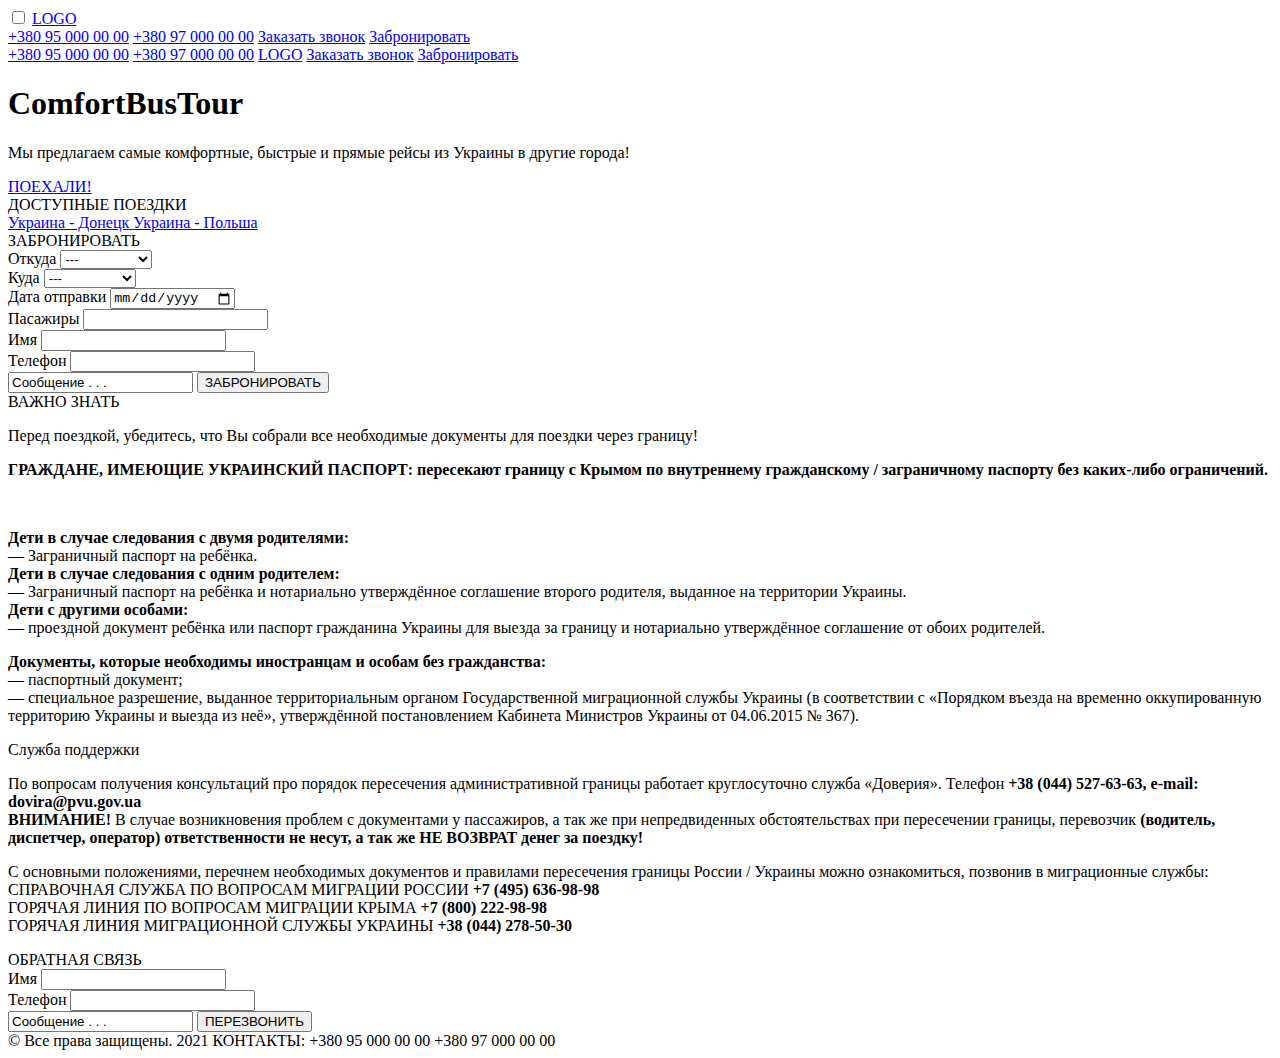
==== index.html @ 74174499 "Add files via upload" ====
<!DOCTYPE html>
<html lang="en">
<head>
	<meta charset="UTF-8">
	<meta name="viewport" content="width=device-width, initial-scale=1">
	<link rel="stylesheet" href="css/style.css">
	<link href="https://fonts.googleapis.com/css2?family=Kaushan+Script&family=Montserrat:wght@400;700&display=swap" rel="stylesheet">
	<link href="https://fonts.googleapis.com/css2?family=Roboto:wght@300;400;700;900&display=swap" rel="stylesheet">
	<link rel="stylesheet" href="font-awesome/css/font-awesome.min.css">
	<title>ComfortBusTour</title>
</head>
<body>
	<header class="header">
		<div class="header-box">
			<div class="hamburger-menu">
				<div class="flex">
					<input id="menu-toggle" type="checkbox" />
					<label class="menu__btn" for="menu-toggle">
						<span></span>
					</label>
					<a class="logo" href="index.html">LOGO</a>
					<nav class="menu-box">
						<a class="menu-item" href="#">+380 95 000 00 00</a>
						<a class="menu-item" href="#">+380 97 000 00 00</a>
						<a class="menu-item" href="#feedback">Заказать звонок</a>
						<a class="menu-item" href="#forma">Забронировать</a>
					</nav>
				</div>
				<div class="menu">
					<nav class=" main-menu">
						<a class="menu-item" href="#">+380 95 000 00 00</a>
						<a class="menu-item" href="#">+380 97 000 00 00</a>
						<a class="logo" href="index.html">LOGO</a>
						<a class="menu-item" href="#feedback">Заказать звонок</a>
						<a class="menu-item" href="#forma">Забронировать</a>
					</nav>
				</div>
			</div>
			<div class="banner">  
				<h1 class="banner-title">ComfortBusTour</h1>
				<p class="banner-text">Мы предлагаем самые комфортные, быстрые и прямые рейсы из Украины в другие города!</p>
				<a class="banner-button" href="#way">ПОЕХАЛИ!</a>
			</div>
		</div>
	</header>
	<section id="way" class="way">
		<div class="container">
			<span class="way-title">ДОСТУПНЫЕ ПОЕЗДКИ</span>
			<div class="way-block">
				<a class="way-bl way-1" href="ua-donetsk.html">
					<span>Украина - Донецк</span>
				</a>
				<a class="way-bl way-2"href="#">
					<span>Украина - Польша</span>
				</a>
			</div>
			
		</div>
	</section>
	<section id="forma" class="forma">
		<div class="container">
			<div class="forma-block">
				<span class="forma-title">ЗАБРОНИРОВАТЬ</span>
				<form class="forma-send" action="#">
					<div class="flex-row">
						<div class="flex-column">
							<label>Откуда</label>
							<select  name="hero[]">
								<option selected="selected">---</option>
								<option>Донецк</option>
								<option>Полтава</option>
								<option>Покровск</option>
								<option>Мариуполь</option>
								<option>Киев</option>
								<option>Запорожье</option>
								<option>Днепр</option>
								<option>Харьков</option>
								<option>Славянск</option>
							</select>
							
						</div>
						<div class="flex-column">
							<label>Куда</label>
							<select  name="hero[]">
								<option selected="selected">---</option>
								<option>Донецк</option>
								<option>Полтава</option>
								<option>Покровск</option>
								<option>Мариуполь</option>
								<option>Киев</option>
								<option>Запорожье</option>
								<option>Днепр</option>
								<option>Харьков</option>
								<option>Славянск</option>
							</select>
							
						</div>
					</div>
					<div class="flex-row">
						<div class="flex-column">
							<label>Дата отправки</label>
							<input type="date" name="date">
							
						</div>
						<div class="flex-column">
							<label>Пасажиры</label>
							<input type="number" name="number">
							
						</div>
					</div>
					<div class="flex-row">
						<div class="flex-column">
							<label>Имя</label>
							<input type="name" name="name">
							
						</div>
						<div class="flex-column">
							<label>Телефон</label>
							<input type="tel" name="tel">
							
						</div>
					</div>

					<input class="flex-column input-text" type="text" value="Сообщение . . .">
					<input class="button" type="button" name="button" value="ЗАБРОНИРОВАТЬ">
				</form>
			</div>
		</div>
	</section>
	<section class="info">
		<div class="container">
			<span class="info-title">ВАЖНО ЗНАТЬ</span>
			<p class="info-pretitle">Перед поездкой, убедитесь, что Вы собрали все необходимые документы для поездки через границу!</p>
			<div class="info-text">
				<p><b>ГРАЖДАНЕ, ИМЕЮЩИЕ УКРАИНСКИЙ ПАСПОРТ:
	 			пересекают границу с Крымом по внутреннему гражданскому / заграничному 	паспорту без каких-либо ограничений.
				</p></b><br>
				<div class="row">
					<p><b>Дети в случае следования с двумя родителями:</b><br> 
					— Заграничный паспорт на ребёнка.<br>

					<b>Дети в случае следования с одним родителем:</b><br> 
					— Заграничный паспорт на ребёнка и нотариально утверждённое соглашение второго родителя, выданное на территории Украины.<br>
					<b>Дети с другими особами:</b><br>
					— проездной документ ребёнка или паспорт гражданина Украины для выезда за границу и нотариально утверждённое соглашение от обоих родителей.</p>
					<p><b>Документы, которые необходимы иностранцам и особам без гражданства:</b><br>
					— паспортный документ; <br>
					— специальное разрешение, выданное территориальным органом Государственной миграционной службы Украины (в соответствии с «Порядком въезда на временно оккупированную территорию Украины и выезда из неё», утверждённой постановлением Кабинета Министров Украины от 04.06.2015 № 367). </p>
				</div>
			</div>
			<span class="info-help-title">Служба поддержки</span>
			<div class="row">
				
				<p>
					По вопросам получения консультаций про порядок пересечения административной границы работает круглосуточно служба «Доверия». Телефон <b> +38 (044) 527-63-63, e-mail: dovira@pvu.gov.ua</b> <br>
					<b>ВНИМАНИЕ!</b> В случае возникновения проблем с документами у пассажиров, а так же при непредвиденных обстоятельствах при пересечении границы, перевозчик <b>(водитель, диспетчер, оператор) ответственности не несут, а так же НЕ ВОЗВРАТ денег за поездку!</b>
				</p>
				<p>
					С основными положениями, перечнем необходимых документов и правилами пересечения границы России / Украины можно ознакомиться, позвонив в миграционные службы: <br> 
					СПРАВОЧНАЯ СЛУЖБА ПО ВОПРОСАМ МИГРАЦИИ РОССИИ<b> +7 (495) 636-98-98</b><br>
					ГОРЯЧАЯ ЛИНИЯ ПО ВОПРОСАМ МИГРАЦИИ КРЫМА <b>+7 (800) 222-98-98</b><br>
					ГОРЯЧАЯ ЛИНИЯ МИГРАЦИОННОЙ СЛУЖБЫ УКРАИНЫ <b>+38 (044) 278-50-30</b>
				</p>
			</div>
			
		</div>
	</section>
	<section id="feedback" class="feedback forma">
		<div class="container">
			<div class="forma-block">
				<span class="forma-title">ОБРАТНАЯ СВЯЗЬ</span>
				<form class="forma-send" action="#">
					<div class="flex-row">
						<div class="flex-column">
							<label>Имя</label>
							<input type="name" name="name">
							
						</div>
						<div class="flex-column">
							<label>Телефон</label>
							<input type="tel" name="tel">
						</div>
					</div>

					<input class="flex-column input-text" type="text" value="Сообщение . . .">
					<input class="button" type="button" name="button" value="ПЕРЕЗВОНИТЬ">
				</form>
		</div>
	</section>
	<footer class="footer">
		<div class="container">
			<div class="footer">
				<span>© Все права защищены. 2021</span>
				<span>КОНТАКТЫ:<span class="br"> +380 95 000 00 00</span> <span class="br">+380 97 000 00 00</span></span>

			</div>
		</div>
	</footer>

</body>
</html>
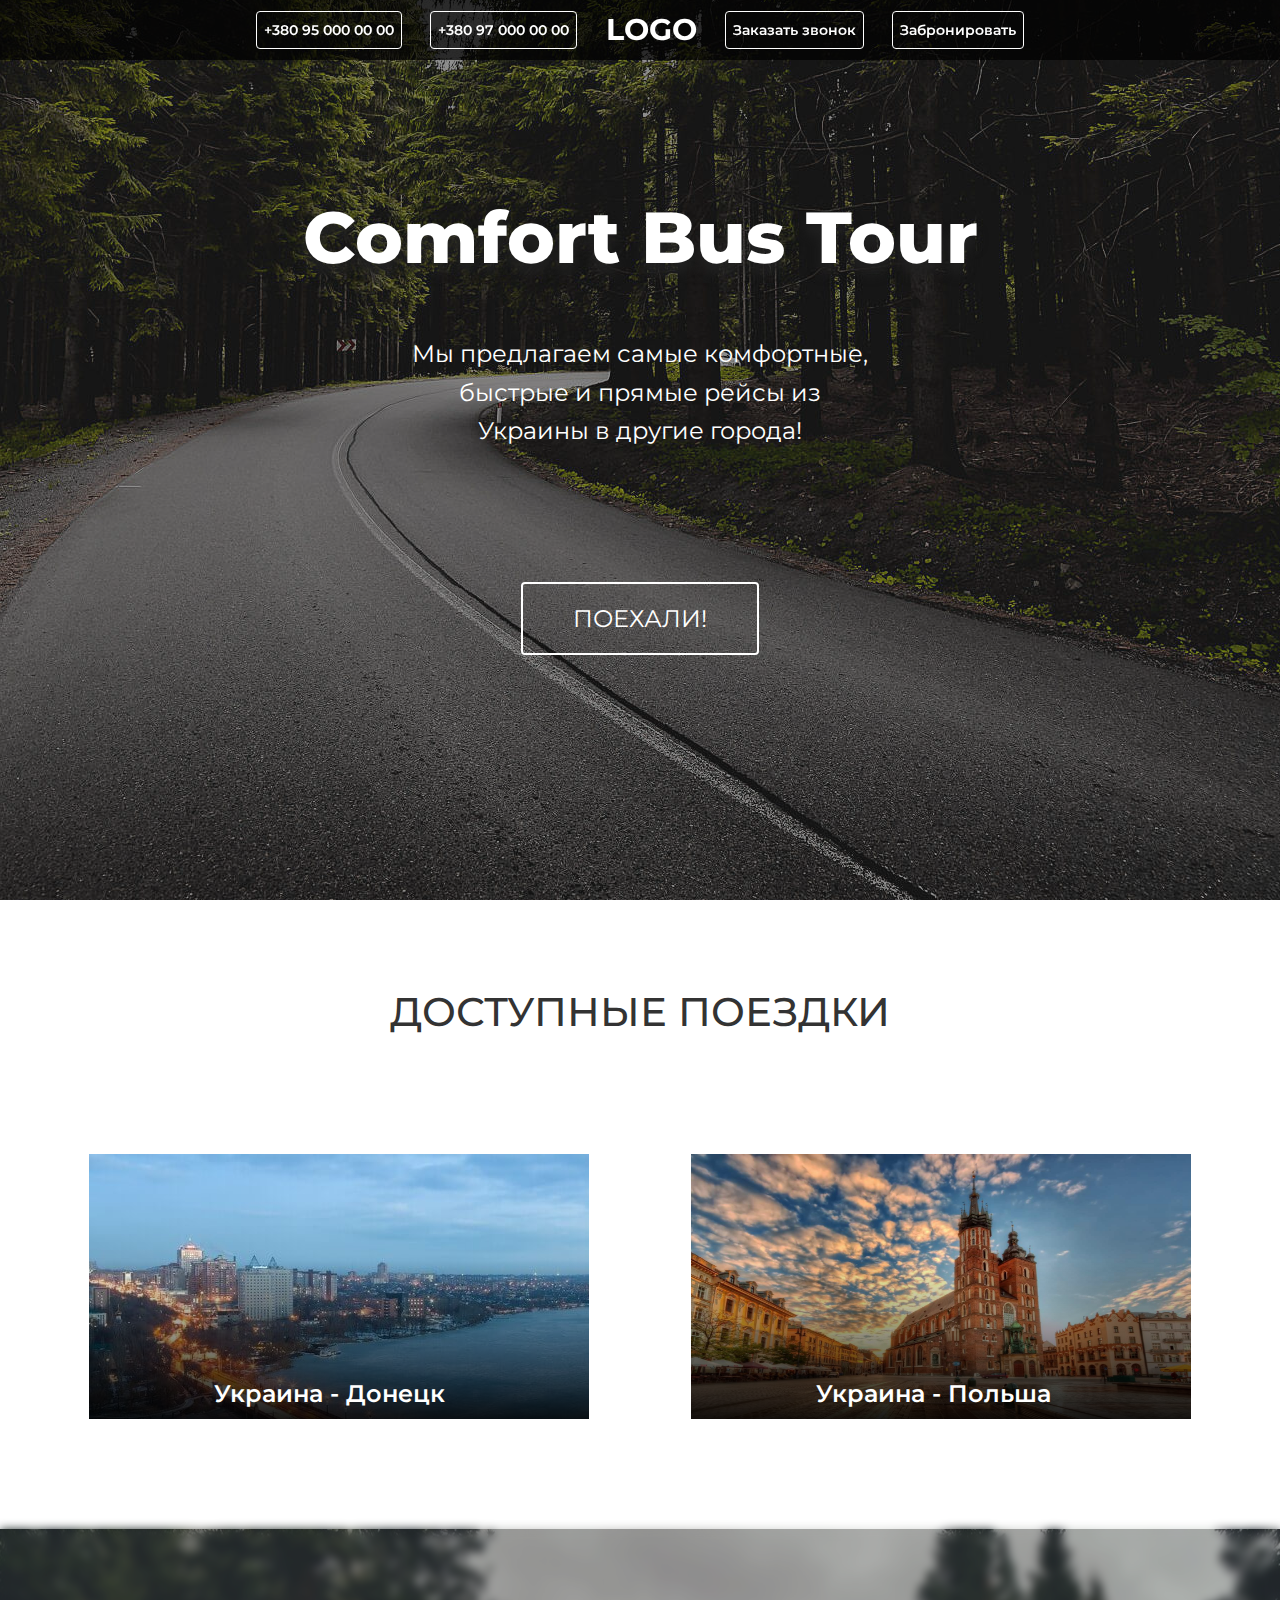
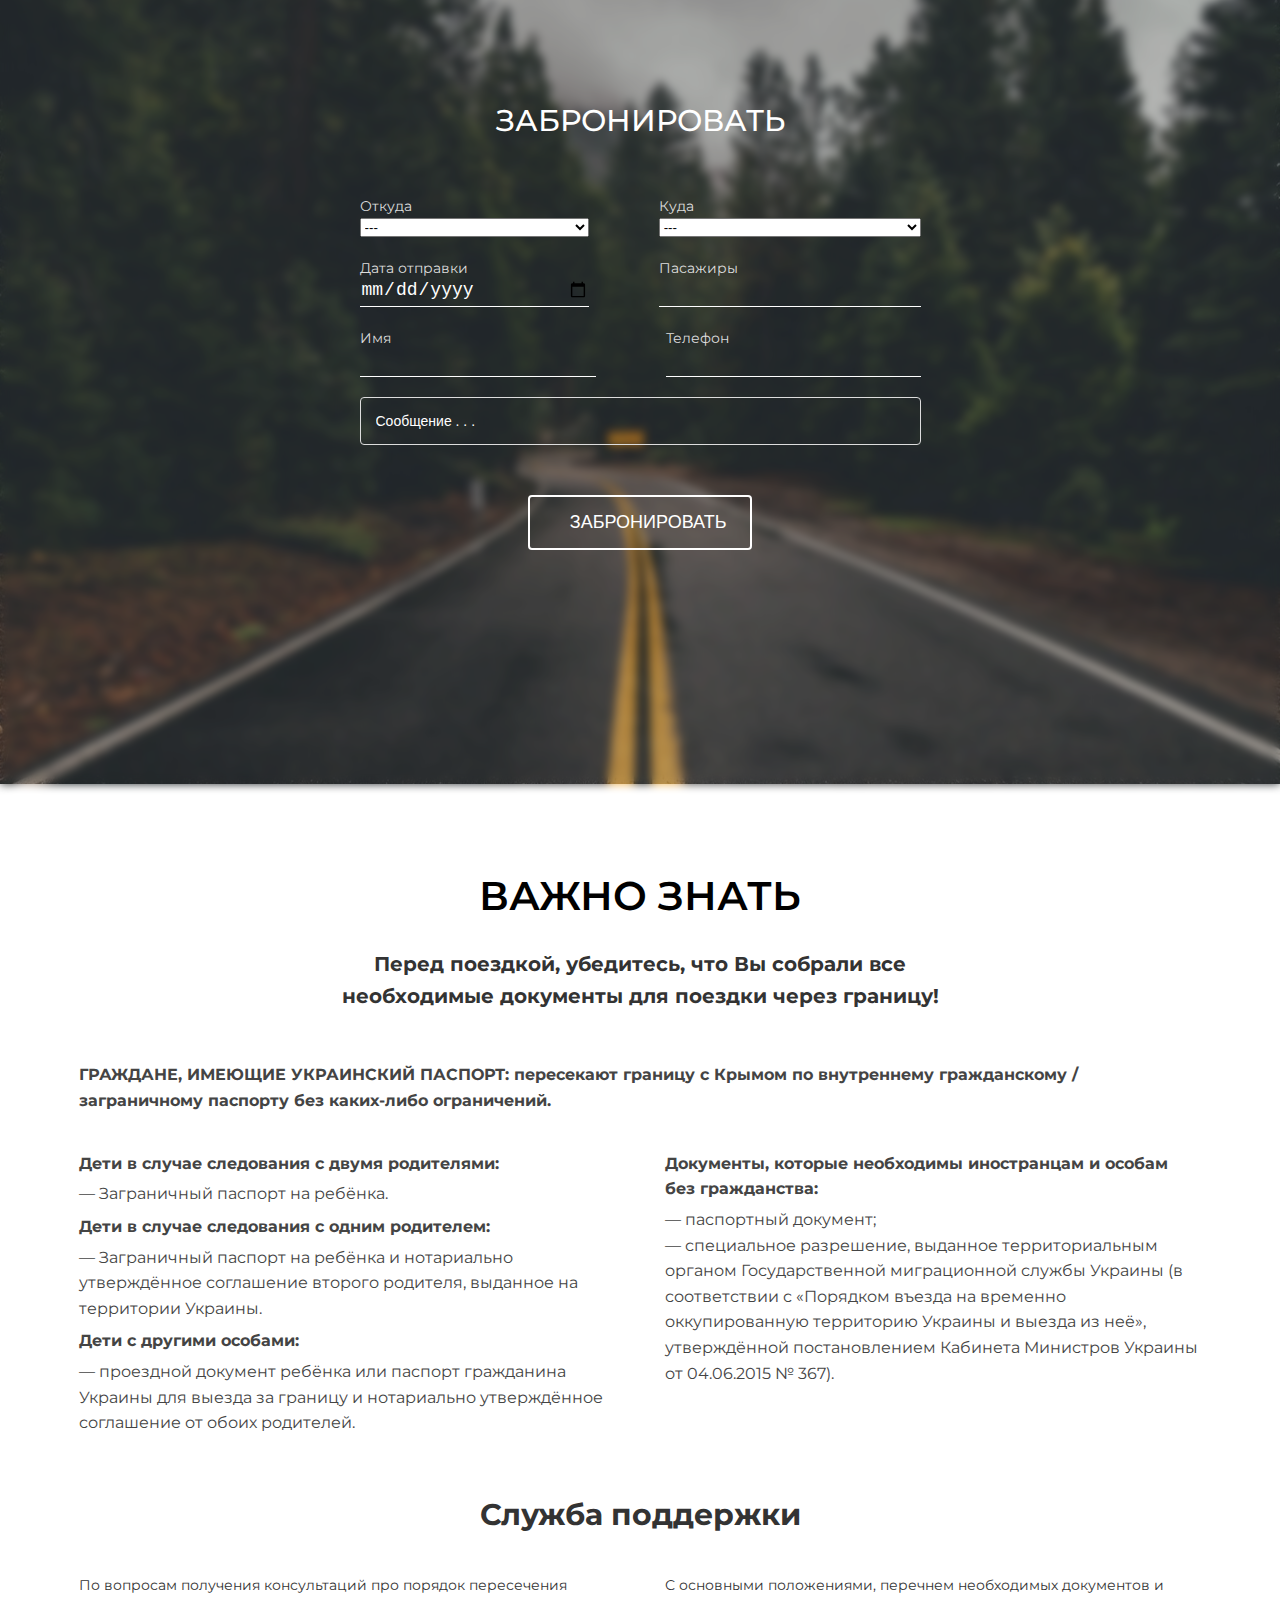
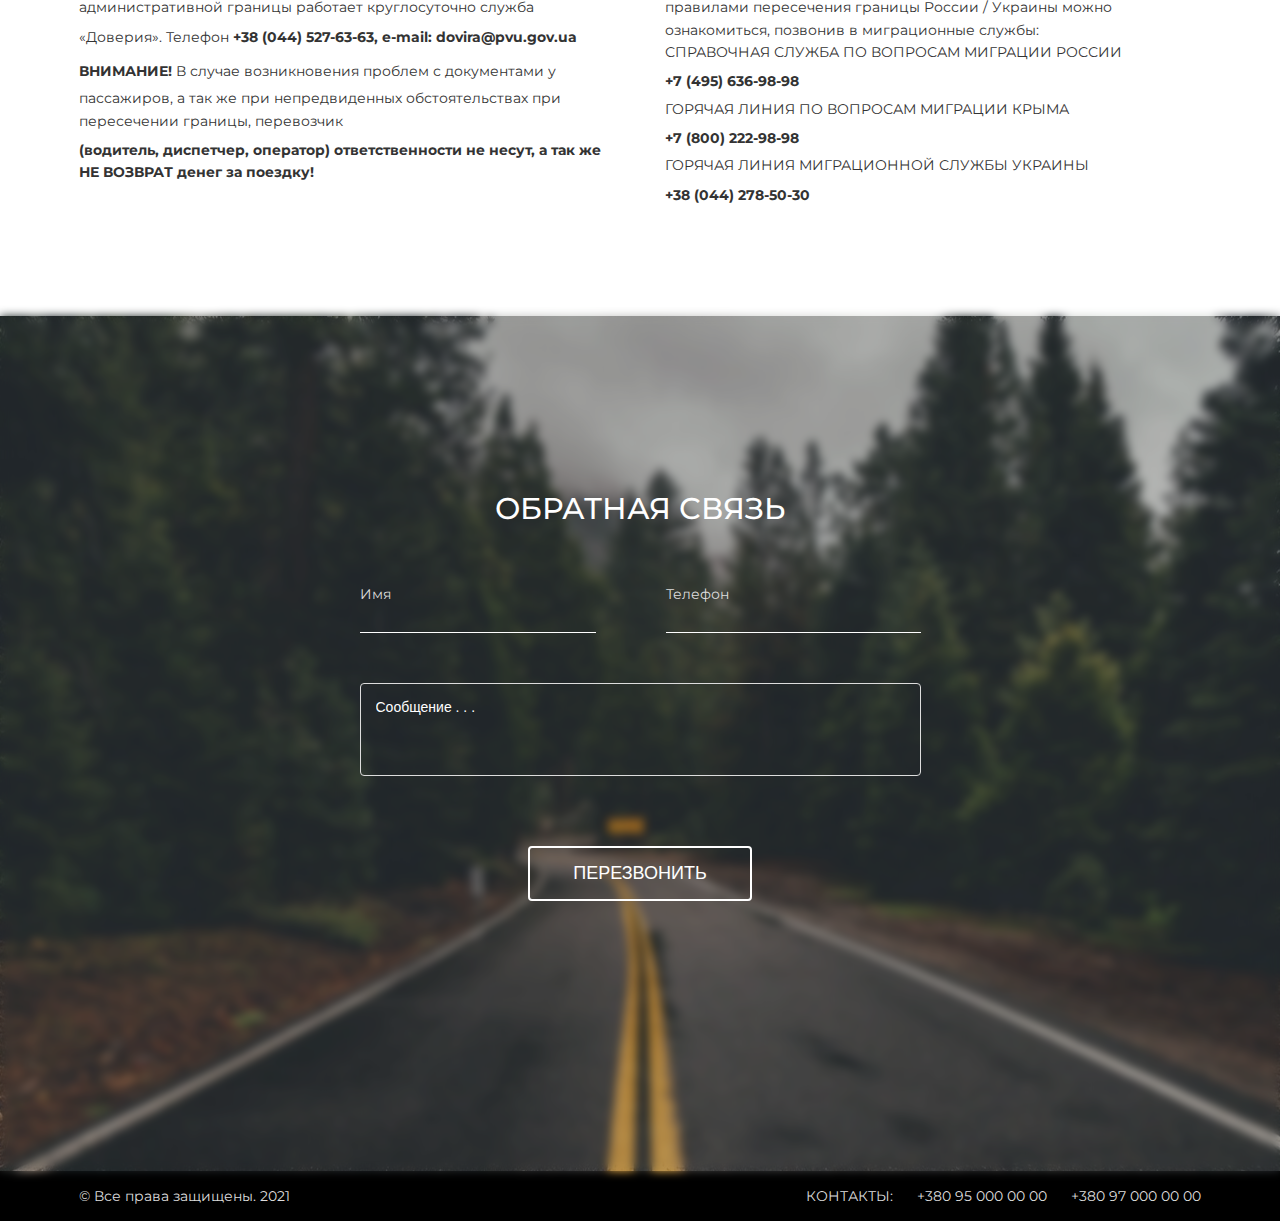
==== commit af961d36: "Update index.html" ====
--- a/index.html
+++ b/index.html
@@ -37,7 +37,7 @@
 				</div>
 			</div>
 			<div class="banner">  
-				<h1 class="banner-title">ComfortBusTour</h1>
+				<h1 class="banner-title">Comfort Bus Tour</h1>
 				<p class="banner-text">Мы предлагаем самые комфортные, быстрые и прямые рейсы из Украины в другие города!</p>
 				<a class="banner-button" href="#way">ПОЕХАЛИ!</a>
 			</div>
@@ -198,4 +198,4 @@
 	</footer>
 
 </body>
-</html>+</html>
--- a/css/style.css
+++ b/css/style.css
@@ -0,0 +1,634 @@
+html{
+	scroll-behavior: smooth;
+}
+body{
+	margin: 0;
+	font-family: 'Montserrat', sans-serif;
+	font-size: 14px;
+	color: #333;
+	line-height: 1.6;
+}
+
+
+*,
+*:before,
+*:after {
+	-webkit-box-sizing: border-box;
+	-moz-box-sizing: border-box;
+	box-sizing: border-box;
+}
+
+h1, h2, h3, h4, h5, h6, p{
+	margin: 0;
+}
+li{
+	list-style-type: none;
+}
+hr{
+	border: 1px solid #e5e5e5;
+}
+
+	/* Container */
+
+.container{
+	width: 90%;
+	max-width: 1200px;
+	padding: 0 15px;
+	margin: 0 auto;
+}
+
+	/* Header */
+header{
+	background: url(../img/banner.jpg) no-repeat bottom;
+	max-height: 900px;
+	width: 100%;
+	height: 100vh;
+	position: relative;
+}
+.header-box{
+	background: rgba(32,32,32, 0.5);
+	width: 100%;
+	height: 100vh;
+}
+
+   /****** Menu *******/
+#menu-toggle {
+  opacity: 0;
+  display: none;
+}
+.menu__btn {
+  display: flex; /* используем flex для центрирования содержимого */
+  align-items: center;  /* центрируем содержимое кнопки */
+  position: fixed;
+  top: 20px;
+  right: 25px;
+  width: 36px;
+  height: 26px;
+  cursor: pointer;
+  z-index: 100;
+  
+ }
+.menu__btn > span,
+.menu__btn > span::before,
+.menu__btn > span::after {
+  display: block;
+  position: absolute;
+  width: 100%;
+  height: 2px;
+  background-color: #ccc;
+  transition-duration: .25s;
+}
+.menu__btn > span::before {
+  content: '';
+  top: -8px;
+  transition-duration: .25s;
+}
+.menu__btn > span::after {
+  content: '';
+  top: 8px;
+  transition-duration: .25s;
+}
+
+#menu-toggle:checked ~ .menu__btn > span {
+  transform: rotate(45deg);
+}
+#menu-toggle:checked ~ .menu__btn > span::before {
+  top: 0;
+  transform: rotate(0);
+}
+#menu-toggle:checked ~ .menu__btn > span::after {
+  top: 0;
+  transform: rotate(90deg);
+}
+#menu-toggle:checked ~ .menu-box {
+  visibility: visible;
+  background: rgba( 50, 50, 50, 1);
+  transition: .2s background;
+
+}
+.menu-box{
+	display: none;
+	position: absolute;
+	right: 0;
+	top: 0;
+	padding: 70px 50px;
+
+}
+.menu-box .menu-item{
+	display: block;
+	margin-bottom: 30px;
+
+	
+
+}
+.menu{
+	position: fixed;
+	max-height: 60px;
+	height: 100%;
+	width: 100%;
+	z-index: 99;
+	
+}
+.hamburger-menu{
+	position: fixed;
+	max-height: 60px;
+	height: 100%;
+	width: 100%;
+	background: rgba( 0, 0, 0, 0.7);
+	z-index: 99;
+}
+.flex{
+	display: none;
+}
+.flex .logo{
+	font-size: 20px;
+	position: absolute;
+	left: 20px;
+	top: 20px;
+}
+.main-menu{
+	width: 60%;
+	height: 100%;
+	margin: 0 auto;
+	display: flex;
+	justify-content: space-between;
+	align-items: center;
+}
+.logo{
+	font-size: 30px;
+	font-weight: bold;
+	color: #fff;
+	text-decoration: none;
+}
+.menu-box .menu-item{
+	font-size: 20px;
+}
+.menu-item{
+	color: #fff;
+	font-weight: 600;
+	text-decoration: none;
+	padding: 7px;
+	border: 1px solid #fff;
+	border-radius: 4px;
+	transition: 0.3s background;
+}
+
+.menu-item:hover{
+	background: #fff;
+	color: #323232;
+	font-weight: 600;
+	transition: 0.3s background;
+}
+
+
+	/****** Banner *****/
+.banner{
+	width: 60%;
+	margin: 0 auto;
+	text-align: center;
+	color: #fff;
+}
+.banner-title{
+	font-size: 72px;
+	font-weight: 800;
+	padding-top: 180px;
+	margin-bottom: 40px;
+	text-shadow: -1px 10px 12px #222;
+	
+}
+.banner-text{
+	width: 60%;
+	margin: 0 auto;
+	font-size: 24px;
+	padding-bottom: 150px;
+}
+.banner-button{
+	color: #fff;
+	
+	font-size: 24px;
+	text-decoration: none;
+	padding: 20px 50px;
+	border: 2px solid #fff;
+	border-radius: 4px;
+	transition: 0.3s background;
+}
+.banner-button:hover{
+	background: #fff;
+	color: #323232;
+	font-weight: 600;
+	transition: 0.3s background;
+}
+
+	/******* Way ******/
+
+.way-title{
+	display: block;
+	font-weight: 500;
+	font-size: 40px;
+	text-transform: uppercase;
+	text-align: center;
+	margin: 0 auto;
+	padding-top: 80px;
+}
+.way{
+	
+}
+.way-block{
+	margin: 100px 0;
+	display: flex;
+	justify-content: space-between;
+}
+.way-bl{
+	position: relative;
+	max-width: 500px;
+	width: 100%;
+	height: 265px;
+	text-decoration: none;
+	transition: 0.3s transform;
+	margin: 10px;
+}
+.way-bl::after{
+	position: absolute;
+	content: "";
+	top: 0;
+	left: 0;
+	background: linear-gradient(to top, rgba(0,0,0,.9) , transparent 60%);
+	z-index: 2;
+	width: 100%;
+	height: 100%;
+}
+.way-bl:hover{
+	transform:  scale(1.1);
+	transition: 0.3s transform;
+}
+.way-1{
+	background: url(../img/donetsk.jpg);
+}
+.way-2{
+	background: url(../img/Poland.jpg);
+	background-size: 500px 265px;
+}
+.way-bl span{
+	position: absolute;
+	color: #fff;
+	font-size: 24px;
+	font-weight: 600;
+	bottom: 2%;
+	left: 25%;
+	z-index: 10;
+}
+
+
+
+	/********** Forma *********/
+
+.forma{
+	position: relative;
+	background: url(../img/forma.jpg) center;
+	max-height: 855px;
+	height: 100vh;
+}
+.forma:before{
+  content: "";
+  background: rgba(50, 50, 50, 0.3);
+  position: absolute;
+  width: 100%;
+  height: 100%;
+  top: 0%;
+  left: 0%;
+  z-index: 2;
+}
+.forma:after{
+  content: "";
+  background: url(../img/forma.jpg) center;
+  position: absolute;
+  width: 100%;
+  height: 100%;
+  top: 0%;
+  left: 0%;
+  z-index: 1;
+  -webkit-filter: blur(5px);
+  filter: blur(5px);
+
+}
+.forma-block{
+	position: relative;
+	z-index: 10;
+	margin: 0 auto;
+
+}
+.forma-title{
+	color: #fff;
+	display: block;
+	font-weight: 500;
+	font-size: 30px;
+	text-transform: uppercase;
+	text-align: center;
+	margin: 0 auto 50px;
+	padding-top: 15%;
+}
+.flex-row{
+	color: #fff;
+	display: flex;
+	flex-direction: row;
+	margin-bottom: 20px;
+}
+.flex-column{
+	color: #fff;
+	display: flex;
+	flex-direction: column;
+	width: 100%;
+	
+}
+
+.forma-send{
+	margin: 0 auto;
+	display: flex;
+	justify-content: space-between;
+	flex-direction: column;
+	flex: 0 0 50%;
+    max-width: 50%;
+}
+.flex-column:first-child{
+	padding-right: 70px;
+}
+input{
+	border: none;
+	color: #fff;
+	font-size: 18px;
+	border-style: none; 
+	background: transparent;
+	border-bottom: 1px solid #fff;
+	padding-bottom: 5px;
+	cursor: pointer;
+}
+label{
+	font-size: 14px;
+	color: #ddd;
+}
+.input-text{
+	margin-bottom:  50px;
+	padding: 15px;
+	border: 1px solid #ddd;
+	font-size: 14px;
+	border-radius: 4px;
+}
+.button{
+	border: 2px solid #fff;
+	width: 40%;
+	margin: 0 auto;
+	text-decoration: none;
+	padding: 15px 40px;
+	border-radius: 4px;
+	transition: 0.3s background;
+}
+.button:hover{
+	background: #fff;
+	color: #323232;
+	transition: 0.3s background;
+	font-weight: 600;
+	cursor: pointer;
+}
+
+
+
+
+
+	/************* Info **********/
+
+.info{
+	height: 100%;
+	margin-bottom: 100px;
+}
+.info-title{
+	display: block;
+	font-weight: 600;
+	color: #000;
+	font-size: 40px;
+	text-transform: uppercase;
+	text-align: center;
+	margin: 0 auto;
+	padding-top: 80px;
+}
+.info-pretitle{
+	font-size: 20px;
+	font-weight: bold;
+	color: #333333;
+	width: 60%;
+	margin: 20px auto 50px;
+	text-align: center;
+}
+.info-text{
+	font-size: 16px;
+	color: #444;
+}
+.row{
+	display: flex;
+	flex: 0 50%;
+
+}
+.row p:first-child{
+	margin-right: 50px;
+}
+.row p{
+	width: 50%;
+	display: inline-block;
+	padding: 5px 0;
+}
+.row b{
+	display: inline-block;
+	padding: 7px 0 5px;
+}
+
+.info-help-title{
+	display: block;
+	font-size: 30px;
+	font-weight: bold;
+	text-align: center;
+	margin: 50px 0 30px;
+}
+
+
+	/************* Feedback **********/
+.feedback input:last-child{
+	margin-bottom: 30px;
+}
+.feedback .input-text{
+	padding-bottom: 60px;
+	margin-bottom: 70px;
+}
+
+
+	/********** footer **************/
+
+.footer{
+	height: 50px;
+	width: 100%;
+	background: #000;
+	color: #ddd;
+	display: flex;
+	justify-content: space-between;
+	align-items: center;
+}
+.br{
+	padding-left: 20px;
+}
+a{
+	color: #fff;
+	text-decoration: none;
+}
+
+
+
+
+@media (max-width: 1200px){
+
+	.banner-title{
+		font-size: 60px;
+	}
+	.banner-text{
+		font-size: 20px;
+	}
+	.main-menu{
+		width: 80%;
+	}
+	.menu-item{
+		font-weight: 500;
+		font-size: 13px
+	}
+	.way-bl{
+		padding: 20px;
+	}
+	.forma-send{
+		max-width: 60%;
+	}
+	input{
+		font-size: 14px;
+	}
+	label{
+		font-size: 12px;
+	}
+}
+
+@media (max-width: 1000px){
+	input{
+		font-size: 14px;
+	}
+	.menu-item{
+		font-weight: 500;
+		font-size: 12px
+	}
+	.banner-title{
+		line-height: 60px;
+	}
+	.banner-text{
+		width: 80%;
+	}
+	.way-bl span{
+		left: 20%;
+	}
+}
+
+@media (max-width: 768px){
+	.menu{
+		display: none;
+	}
+	.flex{
+		display: flex;
+	}
+	.menu-box{
+		display: block;
+		visibility: hidden;
+	}
+	.forma-send{
+		max-width: 80%;
+	}
+	.banner {
+		width: 70%;
+	}
+
+
+	.way-bl span{
+		font-size: 20px;
+	}
+	.way-title{
+		font-size: 32px;
+	}
+	.info-title{
+		font-size: 34px;
+	}
+	.info-pretitle{
+		width: 90%;
+		font-size: 16px;
+	}
+	.info-text{
+		font-size: 14px;
+	}
+	.row{
+		display: block;
+	}
+	.row p{
+		width: 100%;
+	}
+	.footer{
+		font-size: 10px;
+	}
+}
+
+@media (max-width: 480px){
+	.banner{
+		width: 90%;
+	}
+	
+	.banner-title {
+    	font-size: 50px;
+    	line-height: 55px;
+	}
+	.banner-text{
+		font-size: 16px;
+	}
+	.banner-button{
+		padding: 10px 30px;
+		position: absolute;
+		bottom: 10%;
+		left: 26%;
+	}
+	.way-block{
+		display: block;
+		margin-top: 50px;
+	}
+	.way-bl{
+		display: block;
+	}
+	.flex-row {
+		display: block;
+	}
+	.flex-column:first-child{
+		padding: 0;
+	}
+	.flex-column{
+		margin-bottom: 10px;
+	}
+	.button{
+		width: 60%;
+		margin-top: 30px;
+		padding: 10px 15px;
+	}
+	.info-title{
+		font-size: 26px;
+	}
+	.info-help-title{
+		font-size: 23px;
+		margin-bottom: 15px;
+	}
+	.footer{
+		flex-wrap: wrap;
+		justify-content: center;
+	}
+	
+	.br{
+		padding-left: 5px;
+	}
+	
+
+}
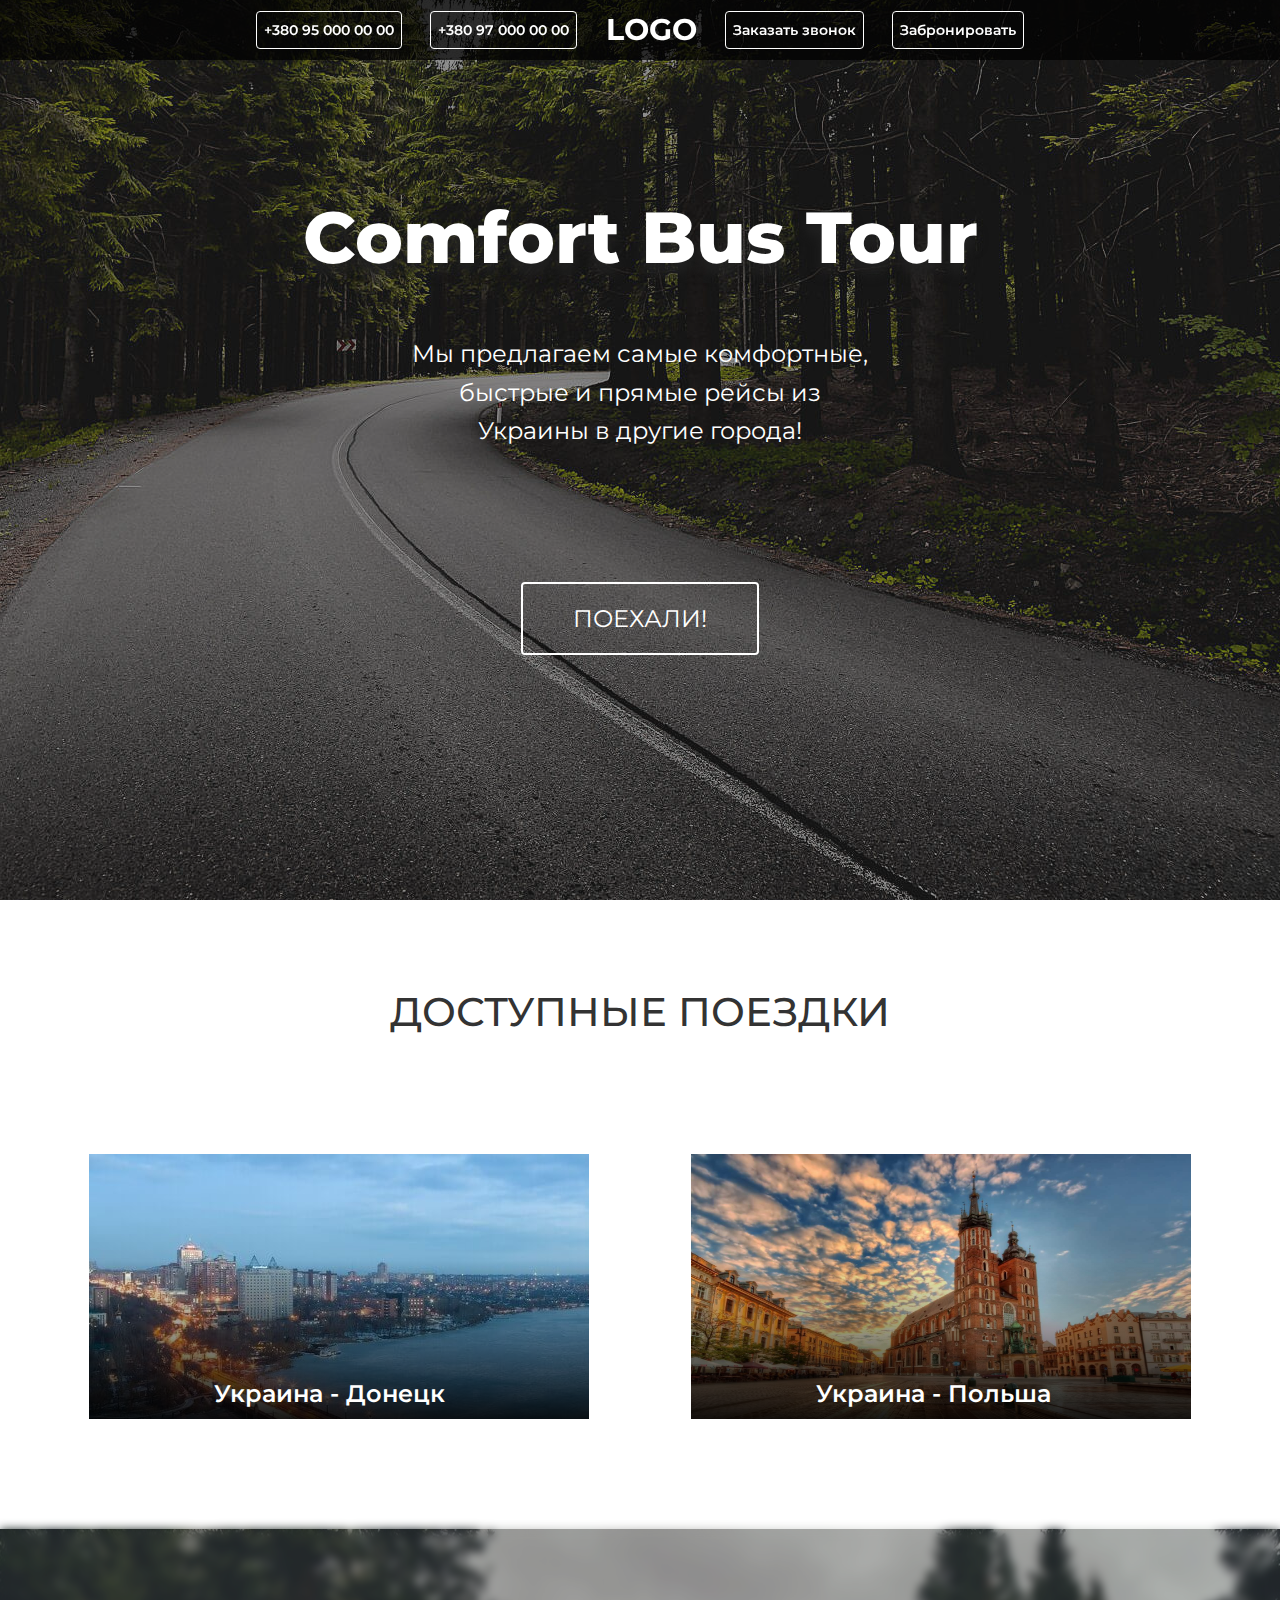
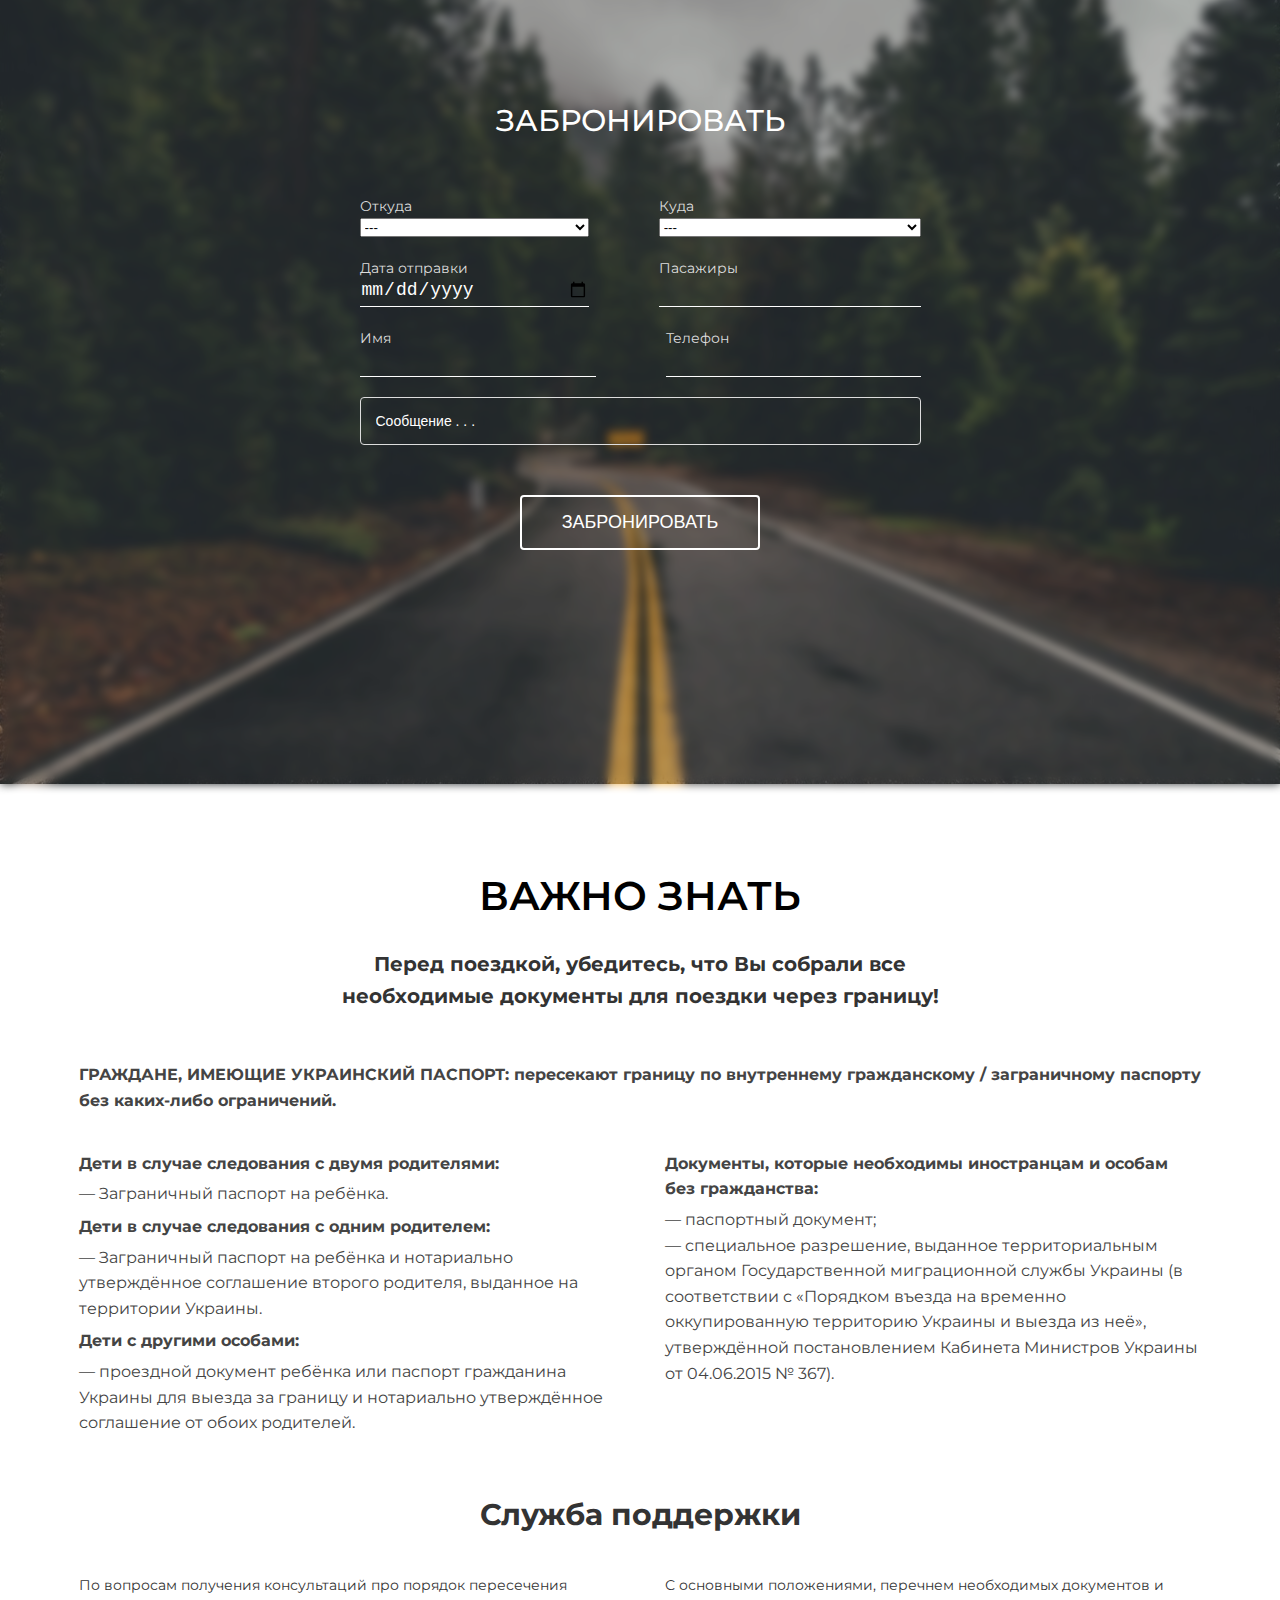
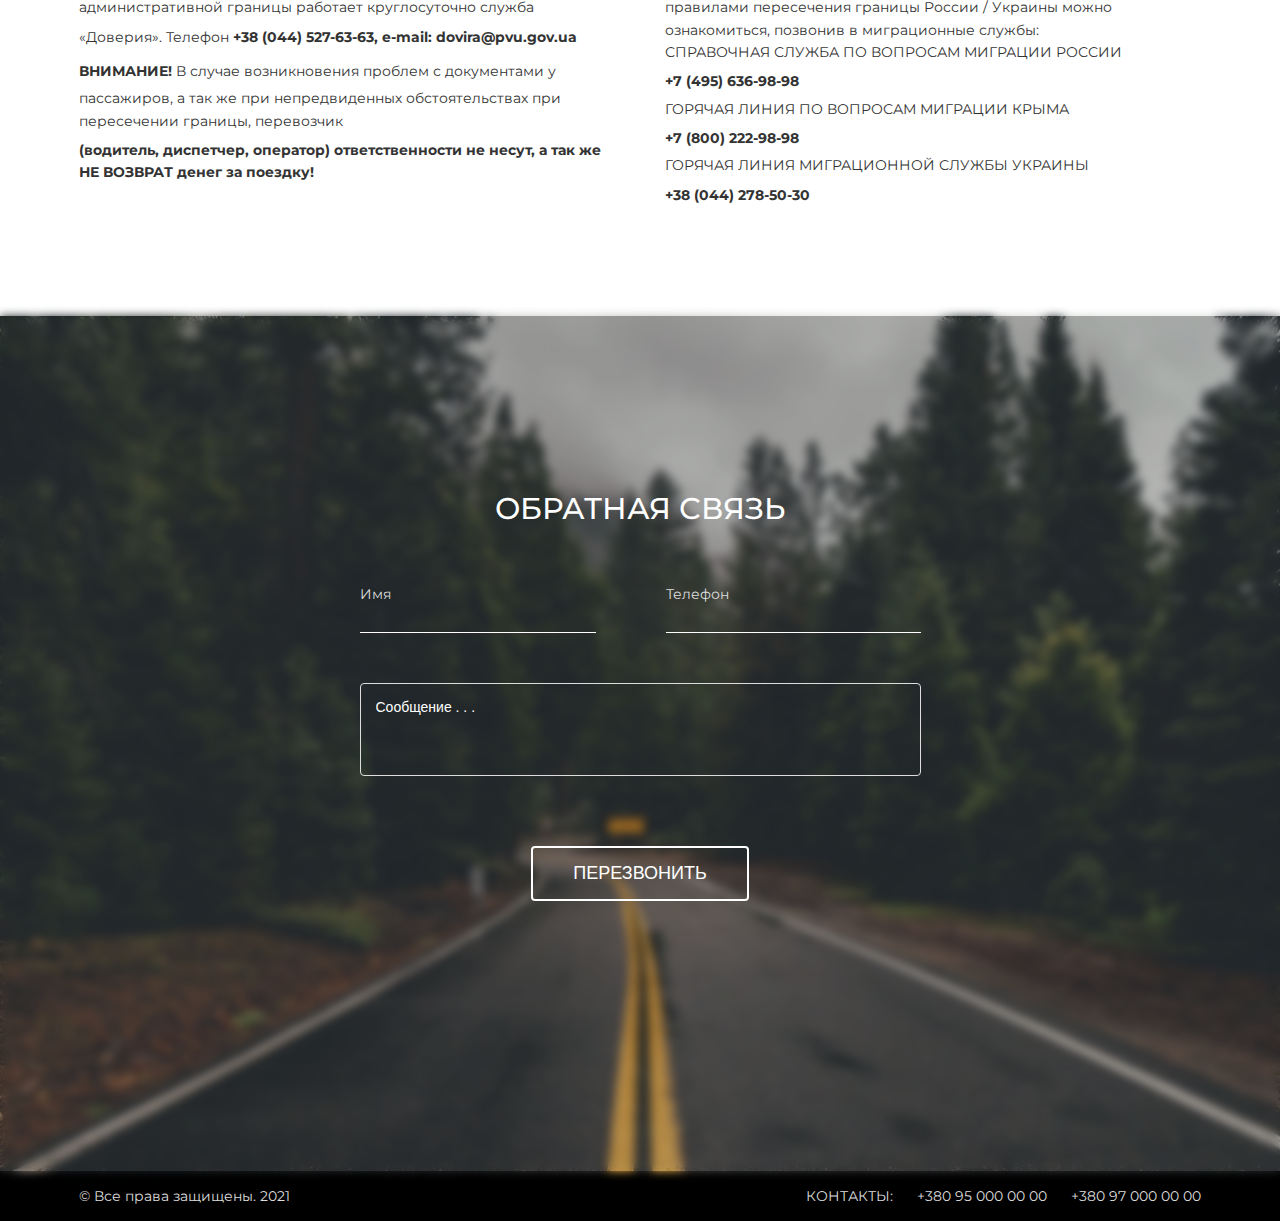
==== commit ff5b8db1: "Update index.html" ====
--- a/index.html
+++ b/index.html
@@ -133,7 +133,7 @@
 			<p class="info-pretitle">Перед поездкой, убедитесь, что Вы собрали все необходимые документы для поездки через границу!</p>
 			<div class="info-text">
 				<p><b>ГРАЖДАНЕ, ИМЕЮЩИЕ УКРАИНСКИЙ ПАСПОРТ:
-	 			пересекают границу с Крымом по внутреннему гражданскому / заграничному 	паспорту без каких-либо ограничений.
+	 			пересекают границу по внутреннему гражданскому / заграничному 	паспорту без каких-либо ограничений.
 				</p></b><br>
 				<div class="row">
 					<p><b>Дети в случае следования с двумя родителями:</b><br> 
--- a/css/style.css
+++ b/css/style.css
@@ -375,7 +375,6 @@
 }
 .button{
 	border: 2px solid #fff;
-	width: 40%;
 	margin: 0 auto;
 	text-decoration: none;
 	padding: 15px 40px;
@@ -570,6 +569,9 @@
 	.row p{
 		width: 100%;
 	}
+	.forma-title{
+		padding-top: 20%;
+	}
 	.footer{
 		font-size: 10px;
 	}
@@ -585,12 +587,12 @@
     	line-height: 55px;
 	}
 	.banner-text{
-		font-size: 16px;
+		font-size: 18px;
 	}
 	.banner-button{
 		padding: 10px 30px;
 		position: absolute;
-		bottom: 10%;
+		bottom: 20%;
 		left: 26%;
 	}
 	.way-block{
@@ -610,9 +612,8 @@
 		margin-bottom: 10px;
 	}
 	.button{
-		width: 60%;
 		margin-top: 30px;
-		padding: 10px 15px;
+		padding: 15px 20px;
 	}
 	.info-title{
 		font-size: 26px;
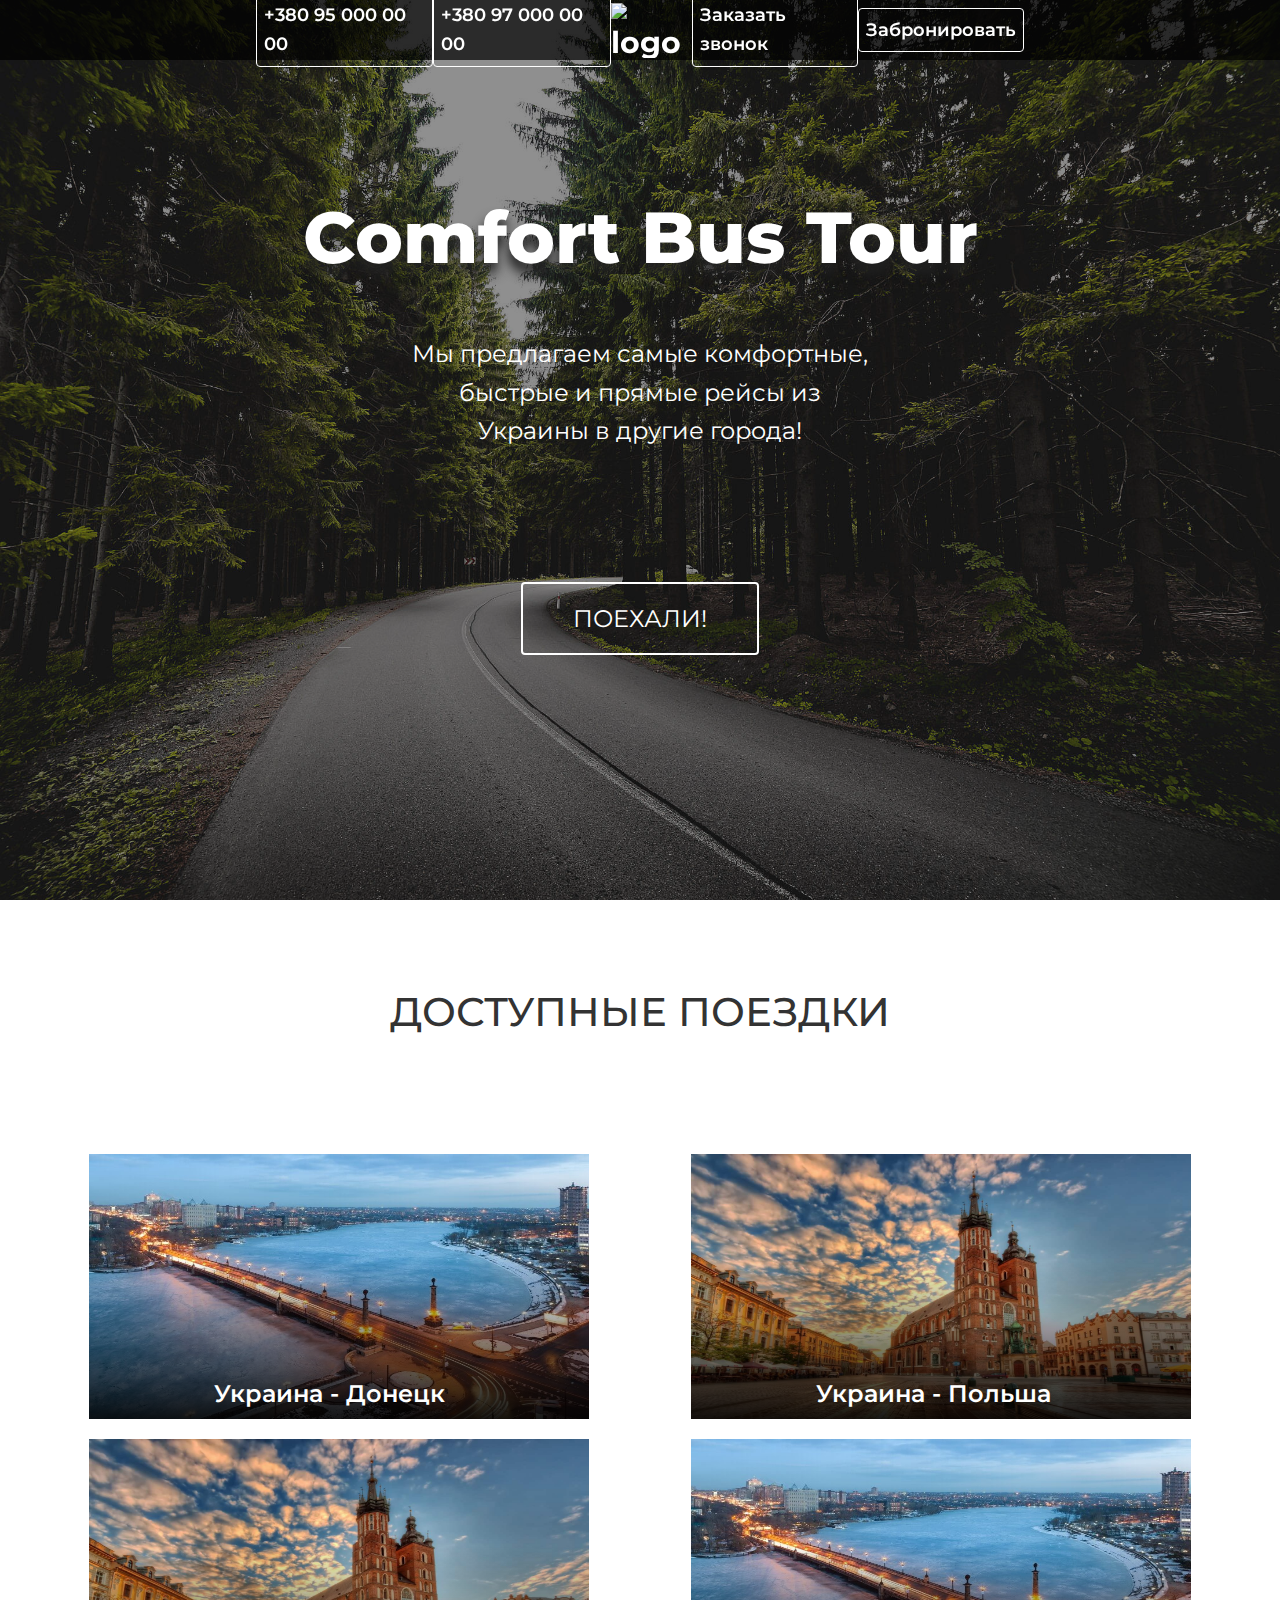
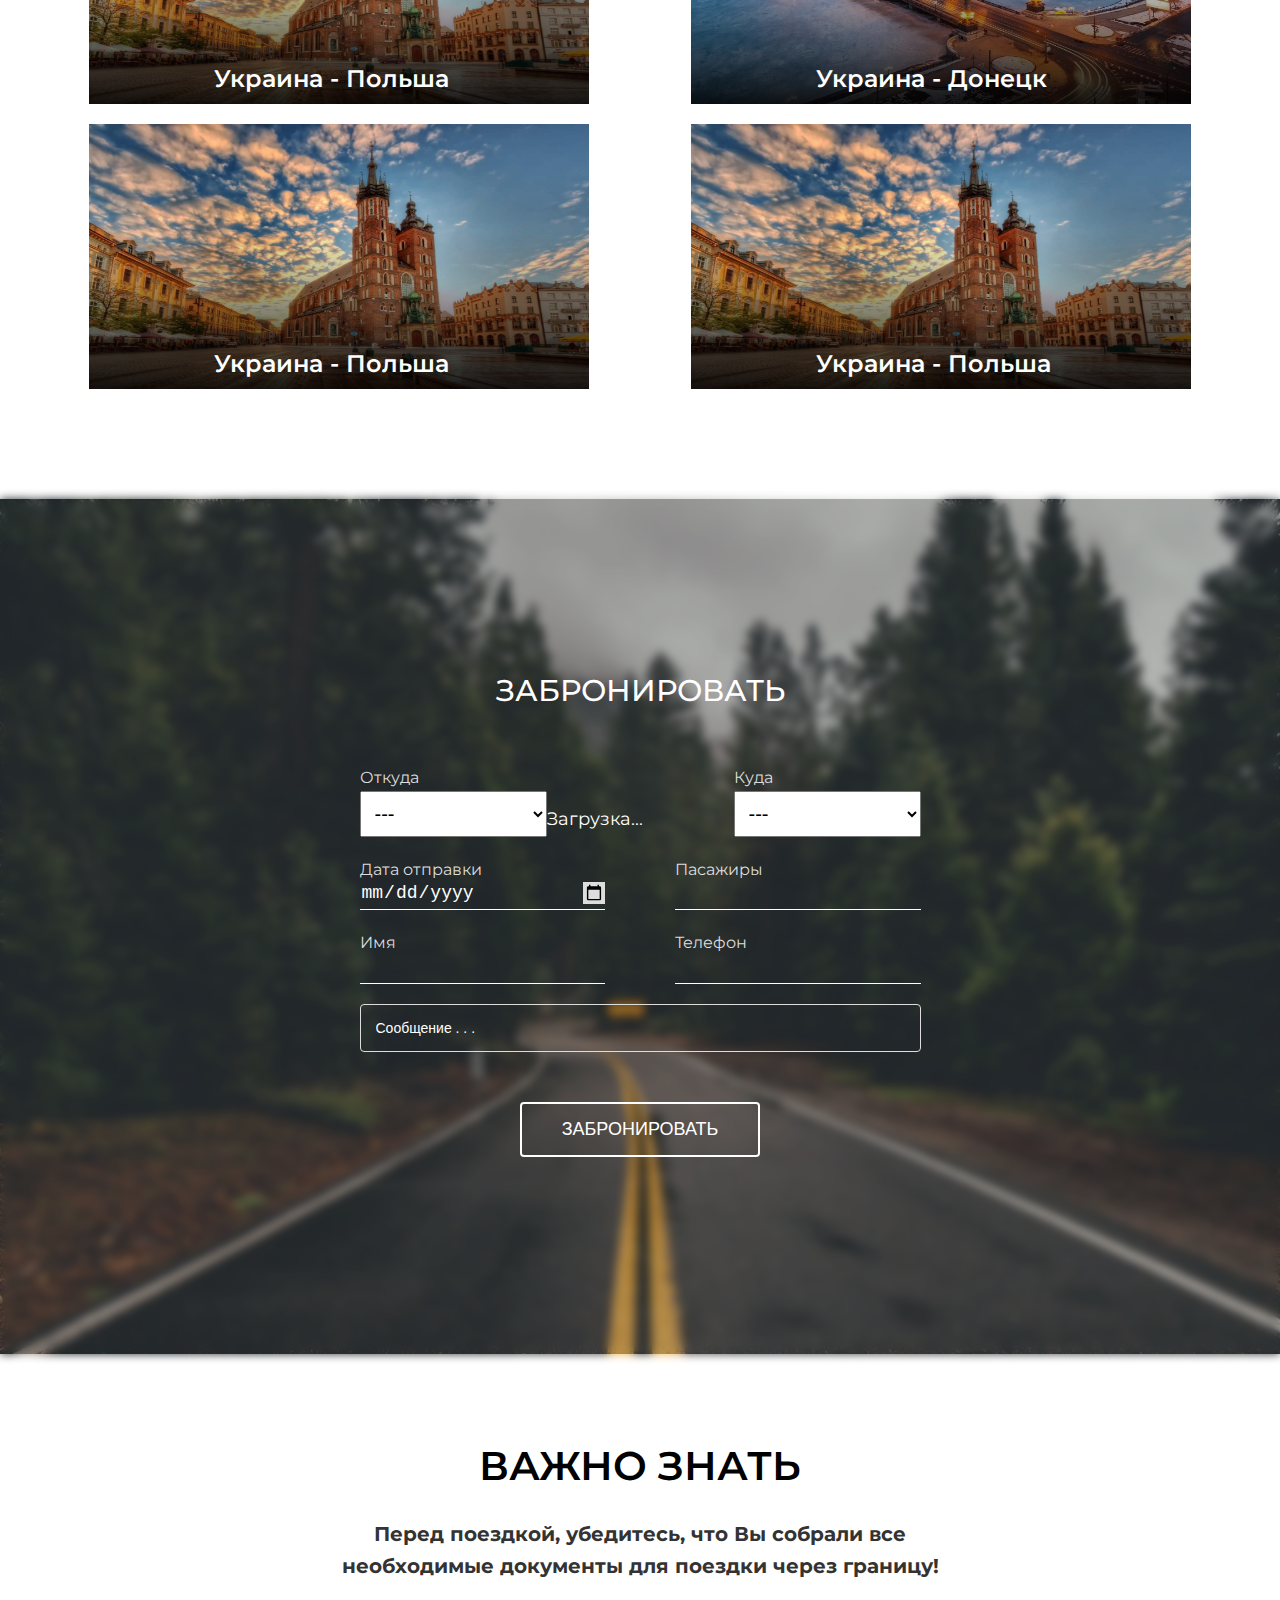
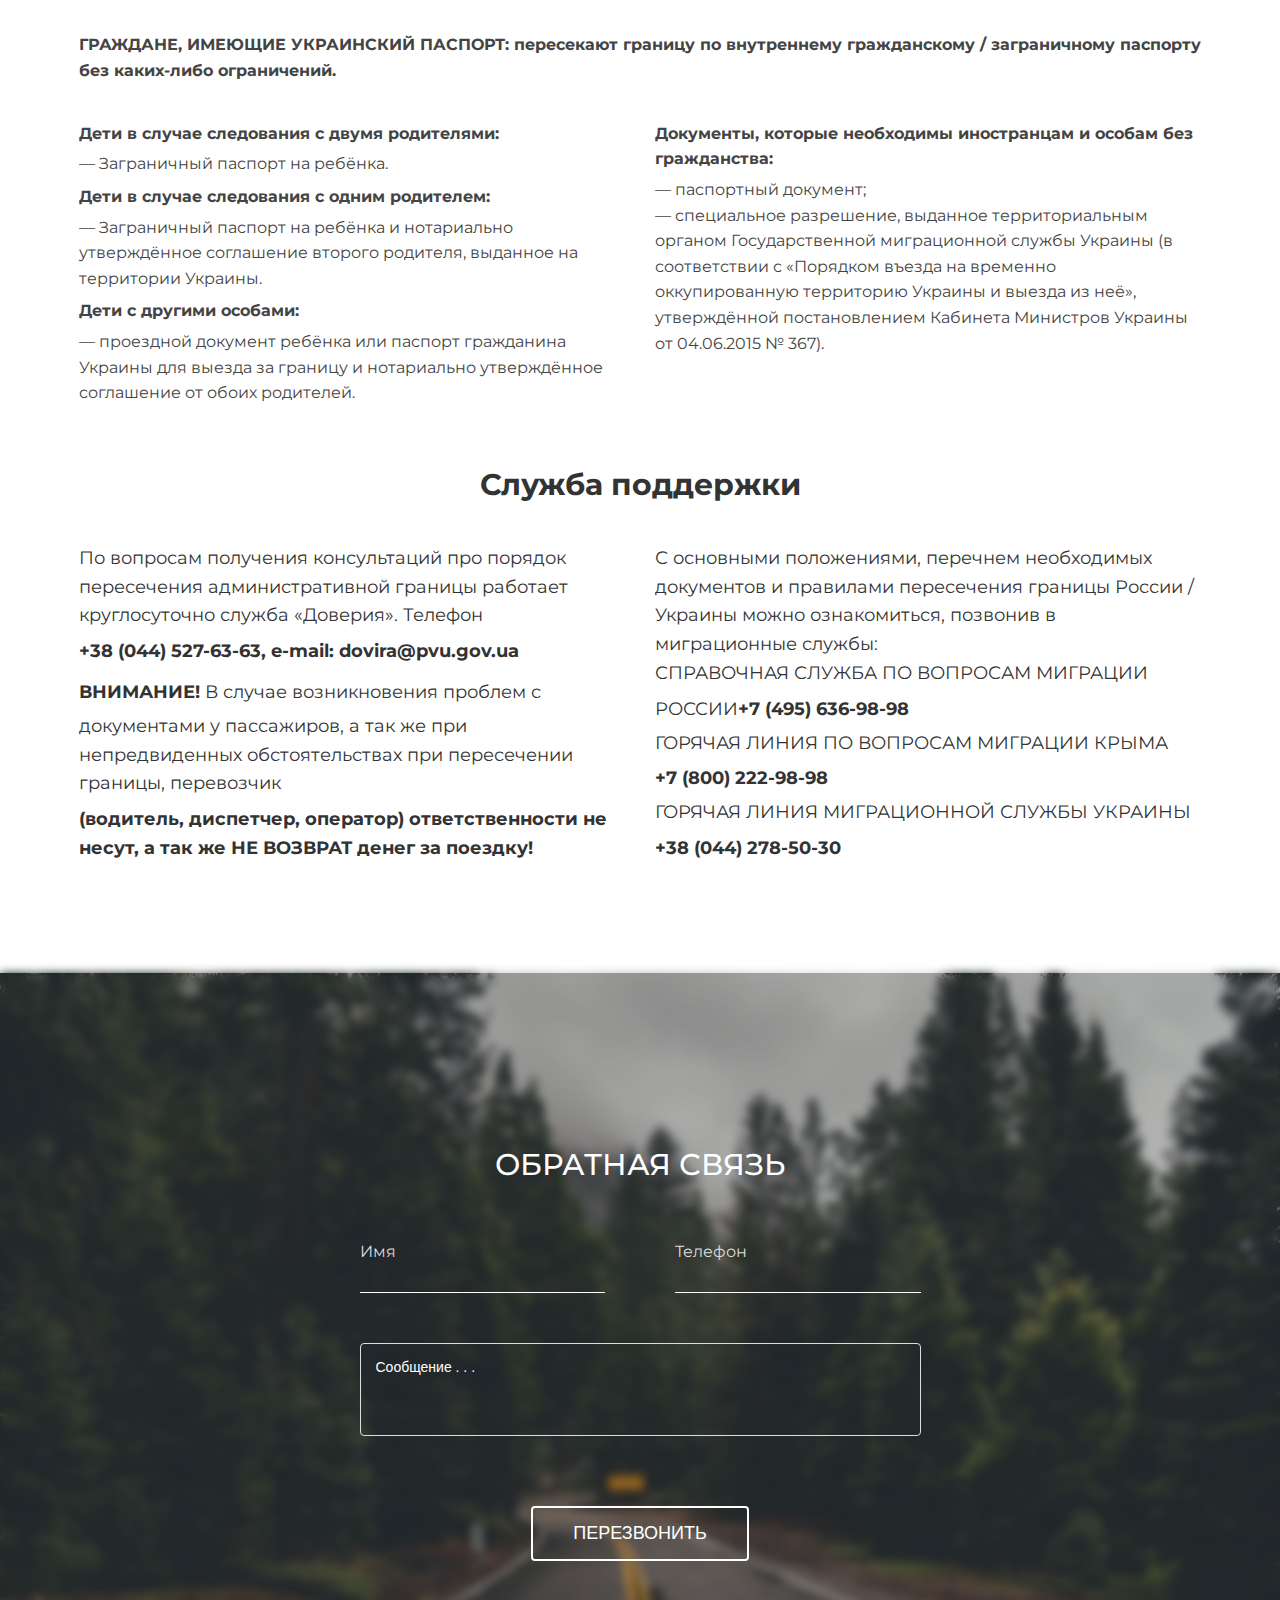
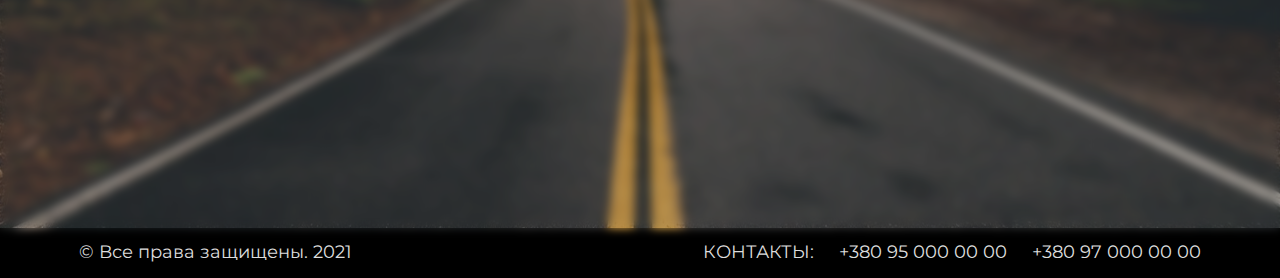
==== commit 3bc84e0c: "Update index.html" ====
--- a/index.html
+++ b/index.html
@@ -11,6 +11,7 @@
 </head>
 <body>
 	<header class="header">
+		<img class="header-img" src="img/banner.jpg">
 		<div class="header-box">
 			<div class="hamburger-menu">
 				<div class="flex">
@@ -18,7 +19,7 @@
 					<label class="menu__btn" for="menu-toggle">
 						<span></span>
 					</label>
-					<a class="logo" href="index.html">LOGO</a>
+					<a class="logo" href="index.html"><img src="img/logo.png" alt="logo"></a>
 					<nav class="menu-box">
 						<a class="menu-item" href="#">+380 95 000 00 00</a>
 						<a class="menu-item" href="#">+380 97 000 00 00</a>
@@ -30,7 +31,7 @@
 					<nav class=" main-menu">
 						<a class="menu-item" href="#">+380 95 000 00 00</a>
 						<a class="menu-item" href="#">+380 97 000 00 00</a>
-						<a class="logo" href="index.html">LOGO</a>
+						<a class="logo" href="index.html"><img src="img/logo.png" alt="logo"></a>
 						<a class="menu-item" href="#feedback">Заказать звонок</a>
 						<a class="menu-item" href="#forma">Забронировать</a>
 					</nav>
@@ -47,14 +48,31 @@
 		<div class="container">
 			<span class="way-title">ДОСТУПНЫЕ ПОЕЗДКИ</span>
 			<div class="way-block">
-				<a class="way-bl way-1" href="ua-donetsk.html">
+				<a class="way-bl" href="ua-donetsk.html">
+					<img class="way-img" src="img/donetsk.jpg">
 					<span>Украина - Донецк</span>
 				</a>
+				<a class="way-bl"href="#">
+					<img class="way-img" src="img/Poland.jpg">
+					<span>Украина - Польша</span>
+				</a>
+				<a class="way-bl"href="#">
+					<img class="way-img" src="img/Poland.jpg">
+					<span>Украина - Польша</span>
+				</a>
+					<a class="way-bl" href="ua-donetsk.html">
+					<img class="way-img" src="img/donetsk.jpg">
+					<span>Украина - Донецк</span>
+				</a>
+				<a class="way-bl"href="#">
+					<img class="way-img" src="img/Poland.jpg">
+					<span>Украина - Польша</span>
+				</a>
 				<a class="way-bl way-2"href="#">
-					<span>Украина - Польша</span>
-				</a>
-			</div>
-			
+					<img class="way-img" src="img/Poland.jpg">
+					<span>Украина - Польша</span>
+				</a>
+			</div>
 		</div>
 	</section>
 	<section id="forma" class="forma">
@@ -63,7 +81,7 @@
 				<span class="forma-title">ЗАБРОНИРОВАТЬ</span>
 				<form class="forma-send" action="#">
 					<div class="flex-row">
-						<div class="flex-column">
+						<div class="flex-column first-flex">
 							<label>Откуда</label>
 							<select  name="hero[]">
 								<option selected="selected">---</option>
@@ -79,7 +97,8 @@
 							</select>
 							
 						</div>
-						<div class="flex-column">
+						<a class="flex-column" href="#"><i class="fa fa-refresh  fa-2x "></i><span class="sr-only">Загрузка...</span></a>
+						<div class="flex-column first-flex">
 							<label>Куда</label>
 							<select  name="hero[]">
 								<option selected="selected">---</option>
@@ -196,6 +215,8 @@
 			</div>
 		</div>
 	</footer>
-
+<script type="text/javascript" src="js/jquery/jquery-3.5.1.min.js"></script>
+<script type="text/javascript" src="js/jquery/jquery.spincrement.min.js"></script>
+<script type="text/javascript" src="js/main.js"></script>
 </body>
 </html>
--- a/css/style.css
+++ b/css/style.css
@@ -4,7 +4,7 @@
 body{
 	margin: 0;
 	font-family: 'Montserrat', sans-serif;
-	font-size: 14px;
+	font-size: 18px;
 	color: #333;
 	line-height: 1.6;
 }
@@ -27,6 +27,10 @@
 hr{
 	border: 1px solid #e5e5e5;
 }
+select{
+	padding: 10px;
+	font-size: 20px;
+}
 
 	/* Container */
 
@@ -39,13 +43,19 @@
 
 	/* Header */
 header{
-	background: url(../img/banner.jpg) no-repeat bottom;
 	max-height: 900px;
 	width: 100%;
 	height: 100vh;
 	position: relative;
 }
+.header-img{
+	position: absolute;
+	height: 100vh;
+	max-height: 900px;
+	width: 100%;
+}
 .header-box{
+	position: relative;
 	background: rgba(32,32,32, 0.5);
 	width: 100%;
 	height: 100vh;
@@ -104,7 +114,6 @@
   visibility: visible;
   background: rgba( 50, 50, 50, 1);
   transition: .2s background;
-
 }
 .menu-box{
 	display: none;
@@ -112,14 +121,10 @@
 	right: 0;
 	top: 0;
 	padding: 70px 50px;
-
 }
 .menu-box .menu-item{
 	display: block;
 	margin-bottom: 30px;
-
-	
-
 }
 .menu{
 	position: fixed;
@@ -127,7 +132,6 @@
 	height: 100%;
 	width: 100%;
 	z-index: 99;
-	
 }
 .hamburger-menu{
 	position: fixed;
@@ -140,12 +144,7 @@
 .flex{
 	display: none;
 }
-.flex .logo{
-	font-size: 20px;
-	position: absolute;
-	left: 20px;
-	top: 20px;
-}
+
 .main-menu{
 	width: 60%;
 	height: 100%;
@@ -159,6 +158,11 @@
 	font-weight: bold;
 	color: #fff;
 	text-decoration: none;
+}
+.logo img{
+	max-height: 65px;
+	margin: 0 auto;
+	padding-top: 10px;	
 }
 .menu-box .menu-item{
 	font-size: 20px;
@@ -183,6 +187,7 @@
 
 	/****** Banner *****/
 .banner{
+	left: 20%;
 	width: 60%;
 	margin: 0 auto;
 	text-align: center;
@@ -194,7 +199,9 @@
 	padding-top: 180px;
 	margin-bottom: 40px;
 	text-shadow: -1px 10px 12px #222;
-	
+}
+.banner-title-sity{
+	font-size: 48px;
 }
 .banner-text{
 	width: 60%;
@@ -231,15 +238,17 @@
 	padding-top: 80px;
 }
 .way{
-	
 }
 .way-block{
 	margin: 100px 0;
+	position: relative;
 	display: flex;
 	justify-content: space-between;
+	flex-wrap: wrap;
 }
 .way-bl{
 	position: relative;
+	display: block;
 	max-width: 500px;
 	width: 100%;
 	height: 265px;
@@ -249,9 +258,7 @@
 }
 .way-bl::after{
 	position: absolute;
-	content: "";
-	top: 0;
-	left: 0;
+	content: " ";
 	background: linear-gradient(to top, rgba(0,0,0,.9) , transparent 60%);
 	z-index: 2;
 	width: 100%;
@@ -261,12 +268,10 @@
 	transform:  scale(1.1);
 	transition: 0.3s transform;
 }
-.way-1{
-	background: url(../img/donetsk.jpg);
-}
-.way-2{
-	background: url(../img/Poland.jpg);
-	background-size: 500px 265px;
+.way-img{
+	position: absolute;
+	width: 100%;
+	height: 100%;
 }
 .way-bl span{
 	position: absolute;
@@ -278,7 +283,56 @@
 	z-index: 10;
 }
 
-
+	/********** Table *********/
+
+.way-donetsk-ua{
+	font-size: 23px;
+}
+
+td{
+	width: 30%;
+	background: rgba(0,0,0, 0.6);
+	transition: 0.2s background;
+	padding: 0px 10px;
+	text-align: left;
+}
+
+tr:hover{
+	background: rgba(0,0,100, 1);
+	transition: 0.2s background;
+	cursor: pointer;
+}
+td:last-child{
+	background: transparent;
+
+}
+tr:hover > td:last-child{
+	background: rgba(0,0,0, 0.6);
+	transition: 0.2s background;
+}
+th{
+	padding: 0;
+	font-size: 16px;
+	font-weight: 500;
+	text-align: left;
+}
+
+
+.forma-item{
+	color: #fff;
+	font-size: 14px;
+	font-weight: 600;
+	text-decoration: none;
+	padding: 5px 15px;
+	border: 1px solid #fff;
+	border-radius: 4px;
+	transition: 0.3s background;
+}
+.forma-item:hover{
+	background: #fff;
+	color: #323232;
+	transition: 0.3s background;
+}
 
 	/********** Forma *********/
 
@@ -309,13 +363,11 @@
   z-index: 1;
   -webkit-filter: blur(5px);
   filter: blur(5px);
-
 }
 .forma-block{
 	position: relative;
 	z-index: 10;
 	margin: 0 auto;
-
 }
 .forma-title{
 	color: #fff;
@@ -327,20 +379,25 @@
 	margin: 0 auto 50px;
 	padding-top: 15%;
 }
+.fa-refresh{
+	margin: 20px 0;
+}
+.fa-2x{
+		text-align: center;
+	}
 .flex-row{
 	color: #fff;
 	display: flex;
 	flex-direction: row;
 	margin-bottom: 20px;
 }
+
 .flex-column{
 	color: #fff;
 	display: flex;
 	flex-direction: column;
 	width: 100%;
-	
-}
-
+}
 .forma-send{
 	margin: 0 auto;
 	display: flex;
@@ -350,8 +407,19 @@
     max-width: 50%;
 }
 .flex-column:first-child{
-	padding-right: 70px;
-}
+	padding-right: 35px;
+}
+.flex-column:last-child{
+	padding-left: 35px;
+}
+.flex-column.first-flex{
+	padding: 0;
+}
+input[type="date"]::-webkit-calendar-picker-indicator{
+	background-color: #ddd;
+}
+
+
 input{
 	border: none;
 	color: #fff;
@@ -363,7 +431,7 @@
 	cursor: pointer;
 }
 label{
-	font-size: 14px;
+	font-size: 16px;
 	color: #ddd;
 }
 .input-text{
@@ -427,7 +495,7 @@
 
 }
 .row p:first-child{
-	margin-right: 50px;
+	margin-right: 30px;
 }
 .row p{
 	width: 50%;
@@ -438,7 +506,6 @@
 	display: inline-block;
 	padding: 7px 0 5px;
 }
-
 .info-help-title{
 	display: block;
 	font-size: 30px;
@@ -458,6 +525,7 @@
 }
 
 
+
 	/********** footer **************/
 
 .footer{
@@ -495,8 +563,8 @@
 		font-weight: 500;
 		font-size: 13px
 	}
-	.way-bl{
-		padding: 20px;
+	.way-block{
+		justify-content: center;
 	}
 	.forma-send{
 		max-width: 60%;
@@ -520,6 +588,9 @@
 	.banner-title{
 		line-height: 60px;
 	}
+	.banner-title-sity{
+		font-size: 36px;
+	}
 	.banner-text{
 		width: 80%;
 	}
@@ -535,6 +606,11 @@
 	.flex{
 		display: flex;
 	}
+	.logo img{
+		max-height: 55px;
+		padding: 0;
+		padding-left: 10px;
+	}
 	.menu-box{
 		display: block;
 		visibility: hidden;
@@ -545,8 +621,6 @@
 	.banner {
 		width: 70%;
 	}
-
-
 	.way-bl span{
 		font-size: 20px;
 	}
@@ -581,10 +655,13 @@
 	.banner{
 		width: 90%;
 	}
-	
 	.banner-title {
     	font-size: 50px;
     	line-height: 55px;
+	}
+	.banner-title-sity {
+    	font-size: 36px;
+    	line-height: 40px;
 	}
 	.banner-text{
 		font-size: 18px;
@@ -596,7 +673,6 @@
 		left: 26%;
 	}
 	.way-block{
-		display: block;
 		margin-top: 50px;
 	}
 	.way-bl{
@@ -606,6 +682,9 @@
 		display: block;
 	}
 	.flex-column:first-child{
+		padding: 0;
+	}
+	.flex-column:last-child{
 		padding: 0;
 	}
 	.flex-column{
@@ -615,6 +694,21 @@
 		margin-top: 30px;
 		padding: 15px 20px;
 	}
+	.way-donetsk-ua{
+		font-size: 18px;
+	}
+	td{
+		padding: 7px 10px;	
+	}
+	th{
+		font-size: 12px;
+	}
+	.forma{
+		height: 115vh;
+	}
+	.fa-2x{
+		text-align: center;
+	}
 	.info-title{
 		font-size: 26px;
 	}
@@ -622,14 +716,53 @@
 		font-size: 23px;
 		margin-bottom: 15px;
 	}
+	select{
+		padding: 3px;
+	}
 	.footer{
 		flex-wrap: wrap;
 		justify-content: center;
 	}
-	
 	.br{
 		padding-left: 5px;
 	}
-	
-
-}
+}
+
+@media (max-width: 360px){
+	.banner{
+		width: 95%;
+	}
+	.banner-title{
+		padding-top: 90px;
+		font-size: 45px;
+	}
+	.banner-title-sity{
+		font-size: 28px;
+	}
+	.flex-row{
+		margin: 0;
+	}
+	.button{
+		margin: 0;
+	}
+	.forma-title{
+		margin: 0;
+		padding-top: 25%;	
+	}
+	.banner-button{
+		left: 20%;
+		bottom: 10%;
+	}
+	.name-table span{
+		padding: 0;	
+		padding-right: 10px;
+		font-size: 13px;
+	}
+	.way-donetsk-ua{
+		font-size: 15px;
+	}
+}
+
+
+
+
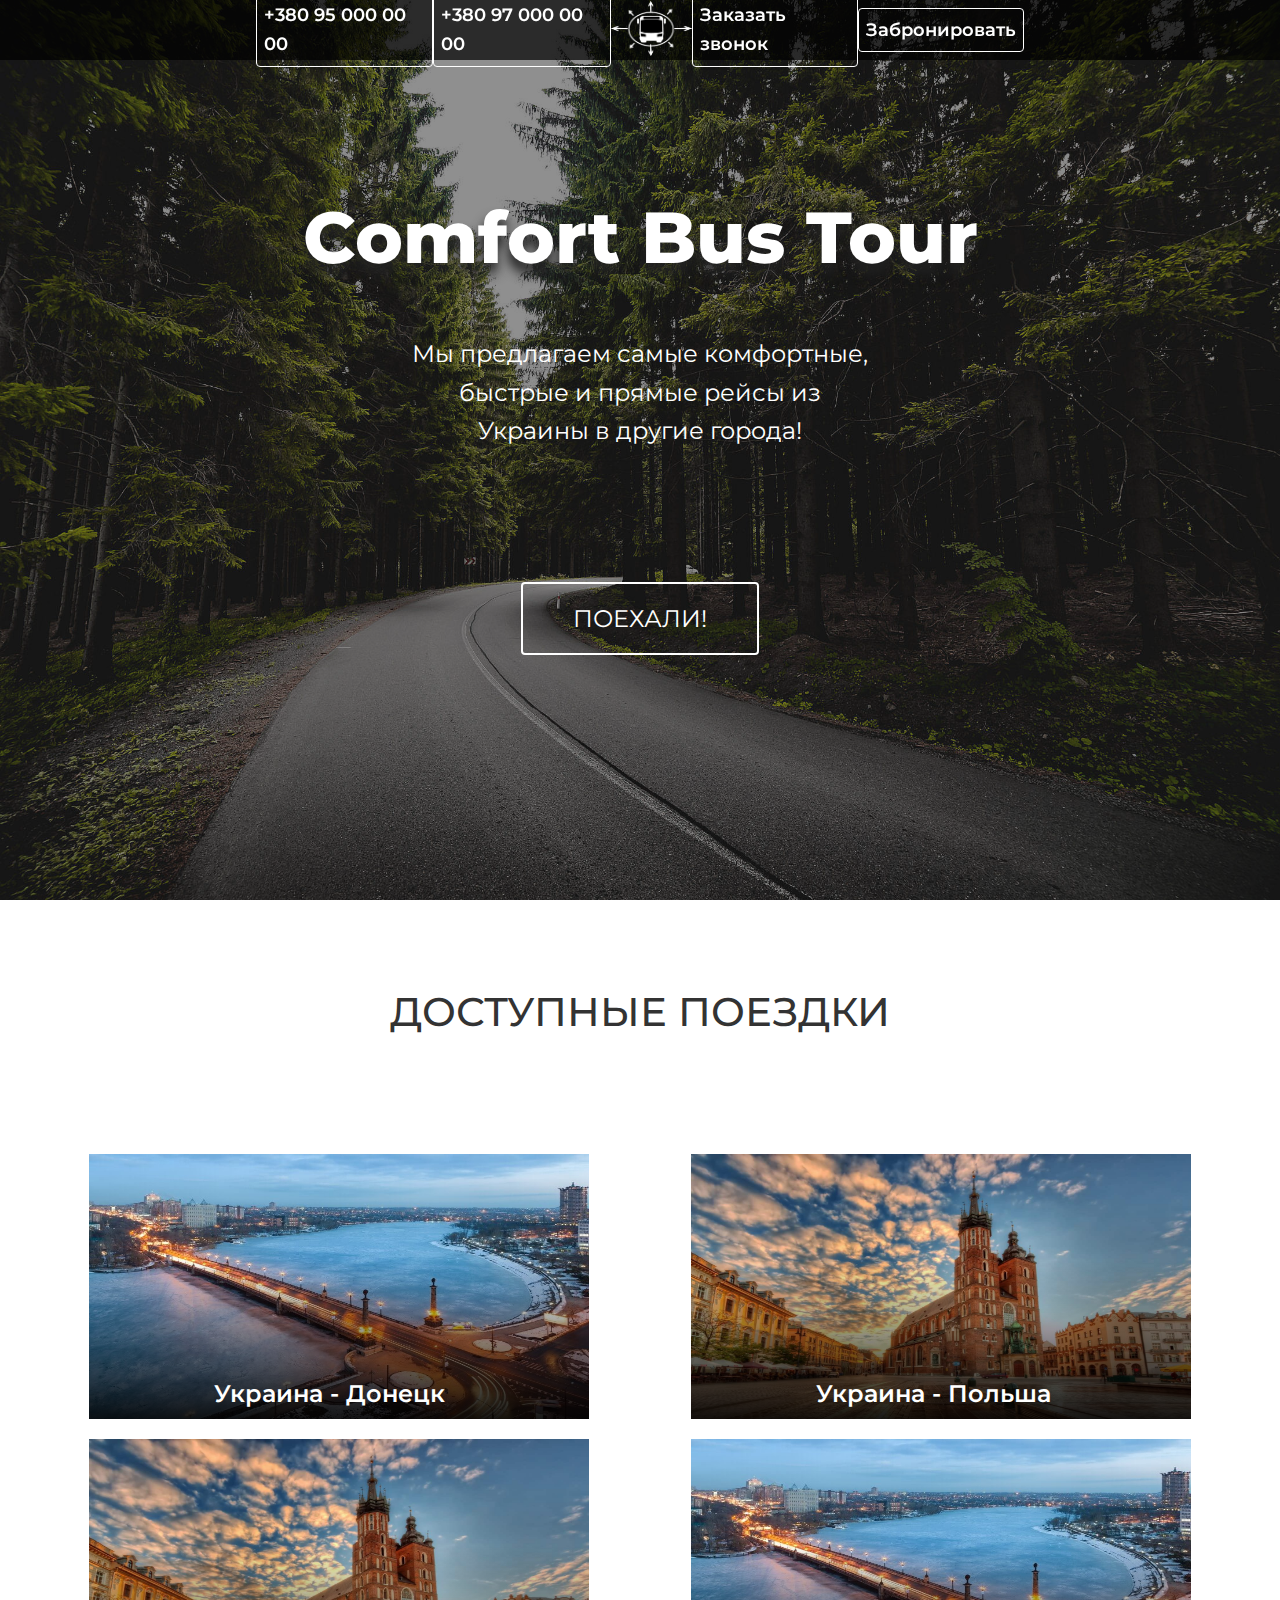
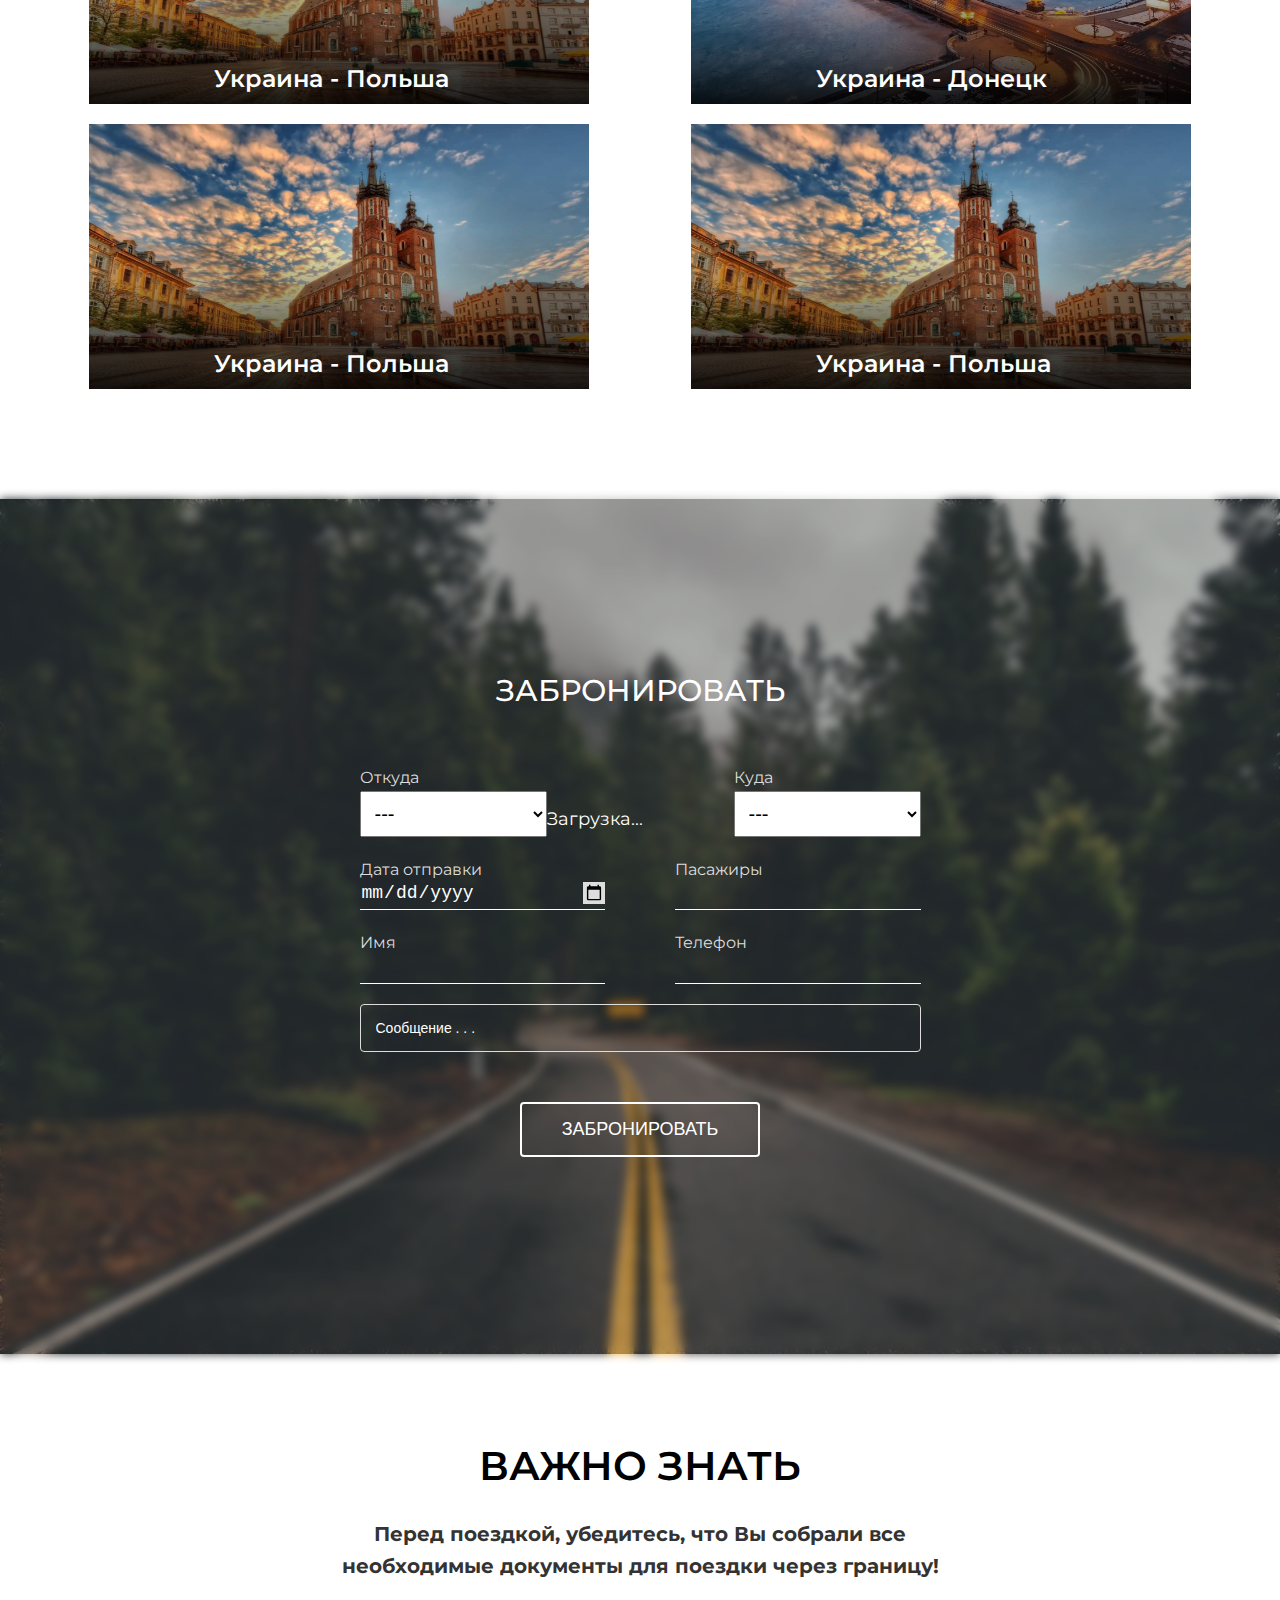
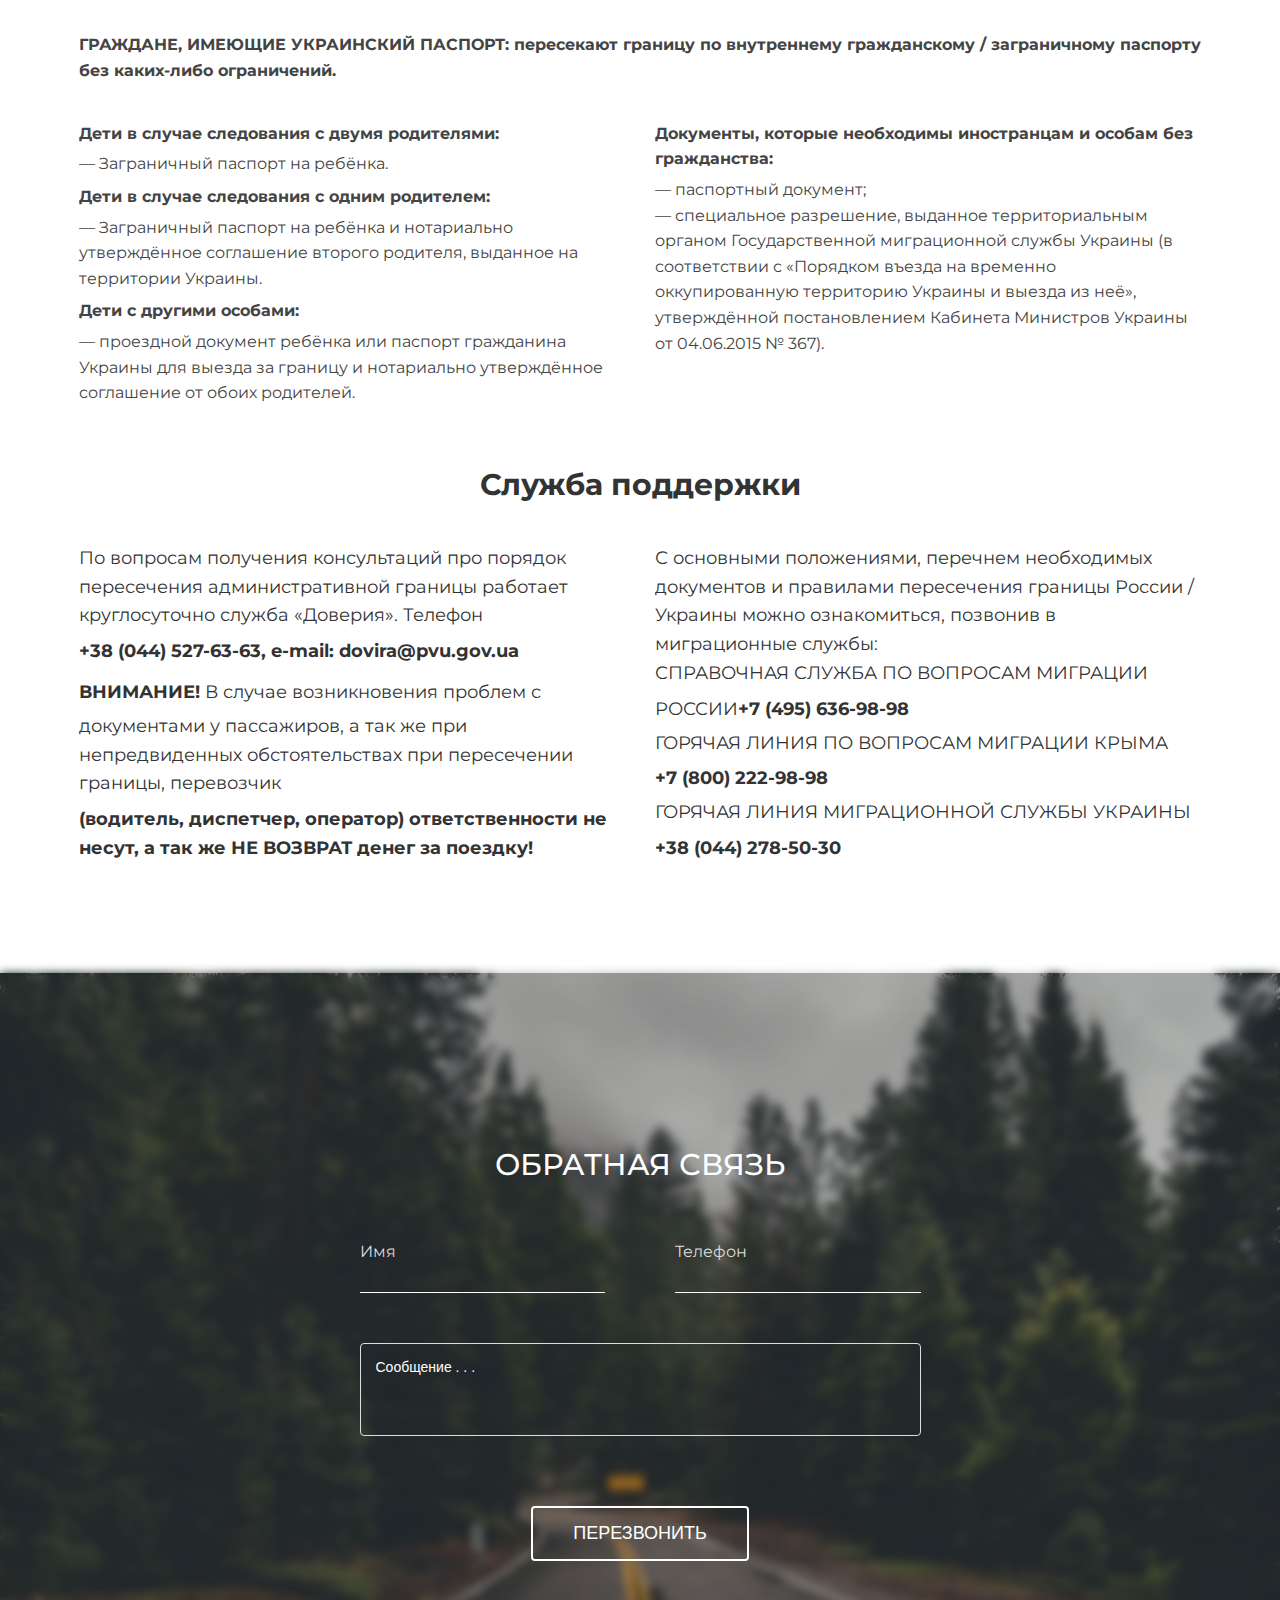
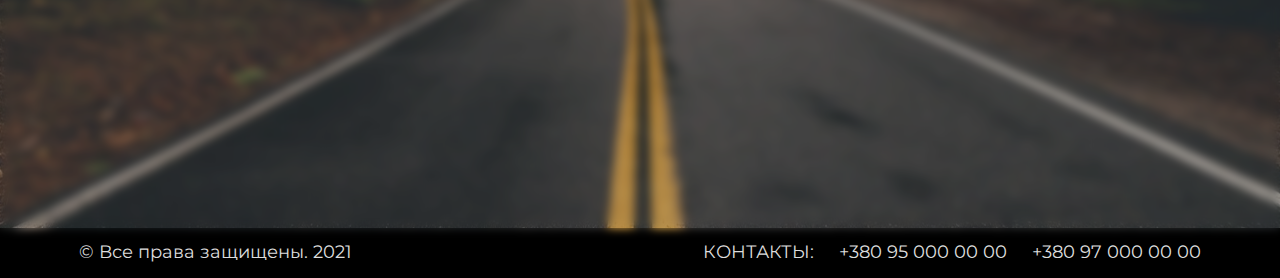
==== commit 502613be: "Update index.html" ====
--- a/index.html
+++ b/index.html
@@ -95,7 +95,6 @@
 								<option>Харьков</option>
 								<option>Славянск</option>
 							</select>
-							
 						</div>
 						<a class="flex-column" href="#"><i class="fa fa-refresh  fa-2x "></i><span class="sr-only">Загрузка...</span></a>
 						<div class="flex-column first-flex">
